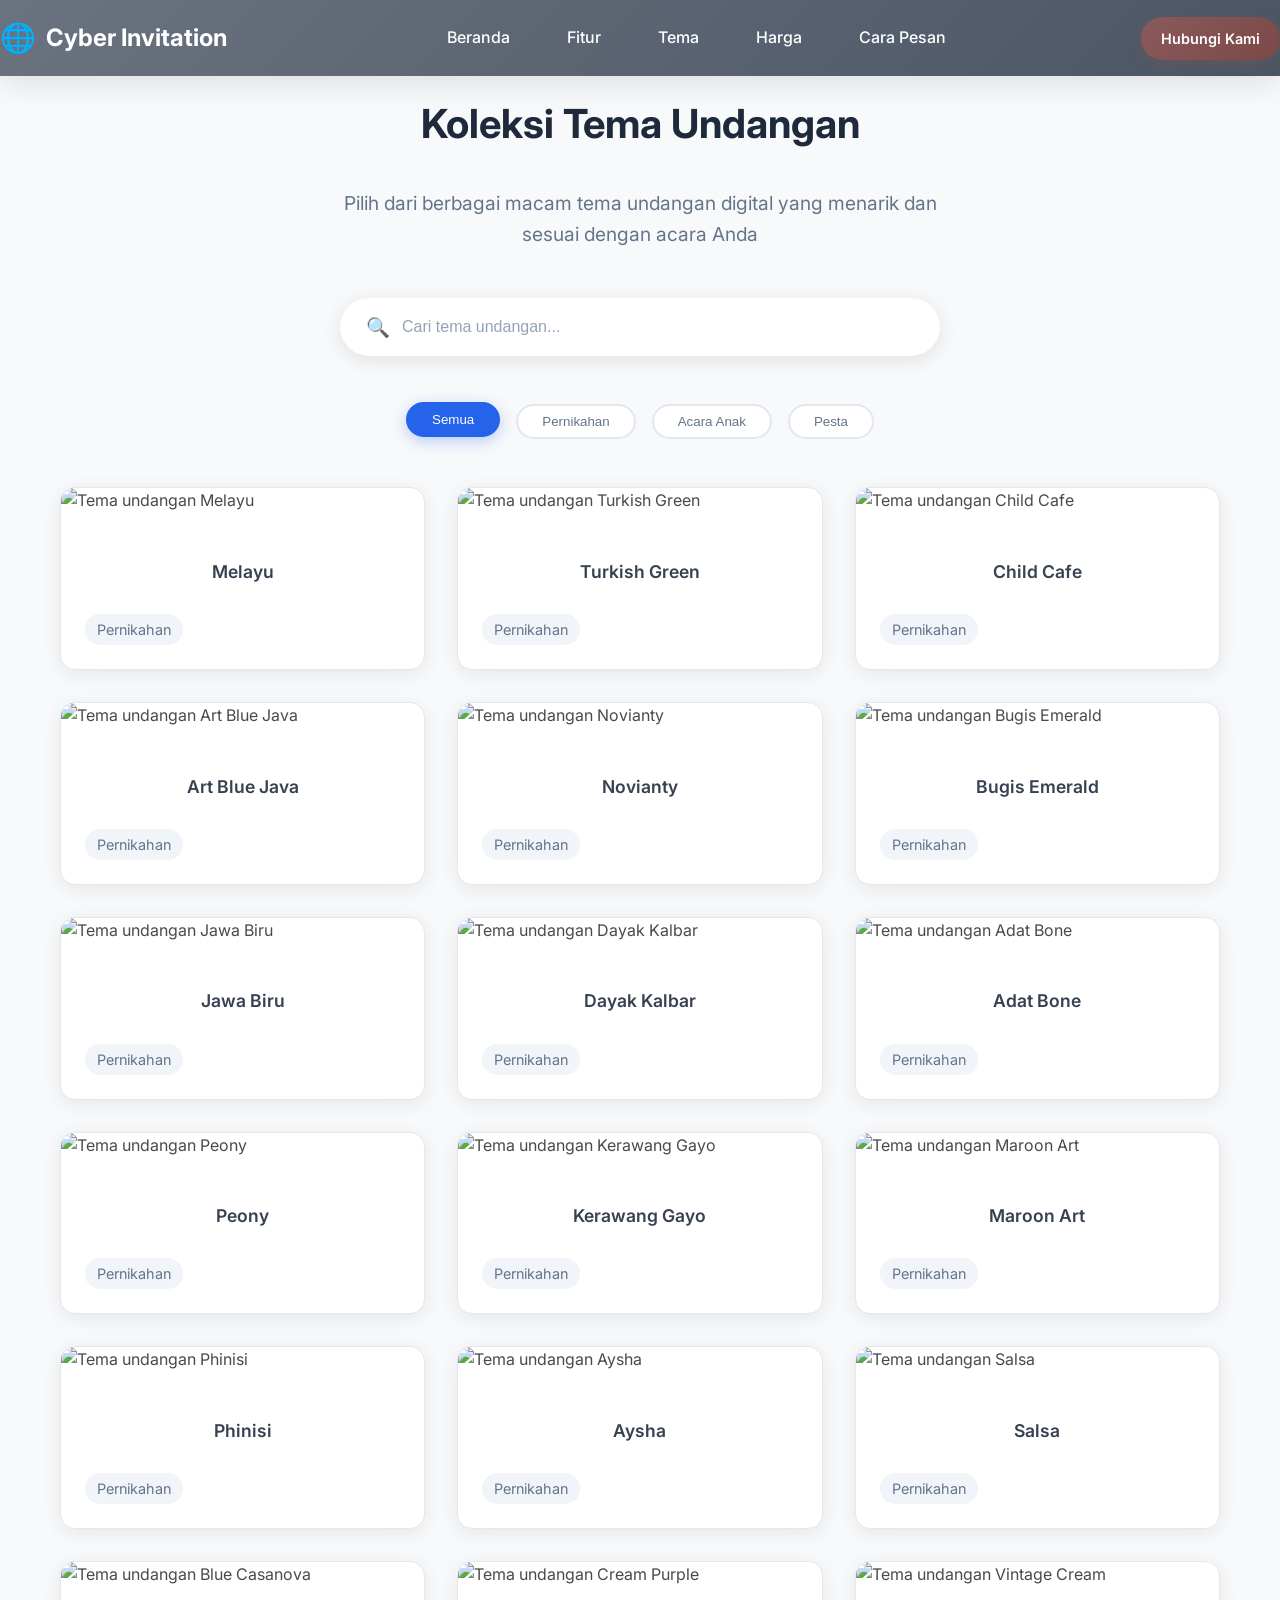
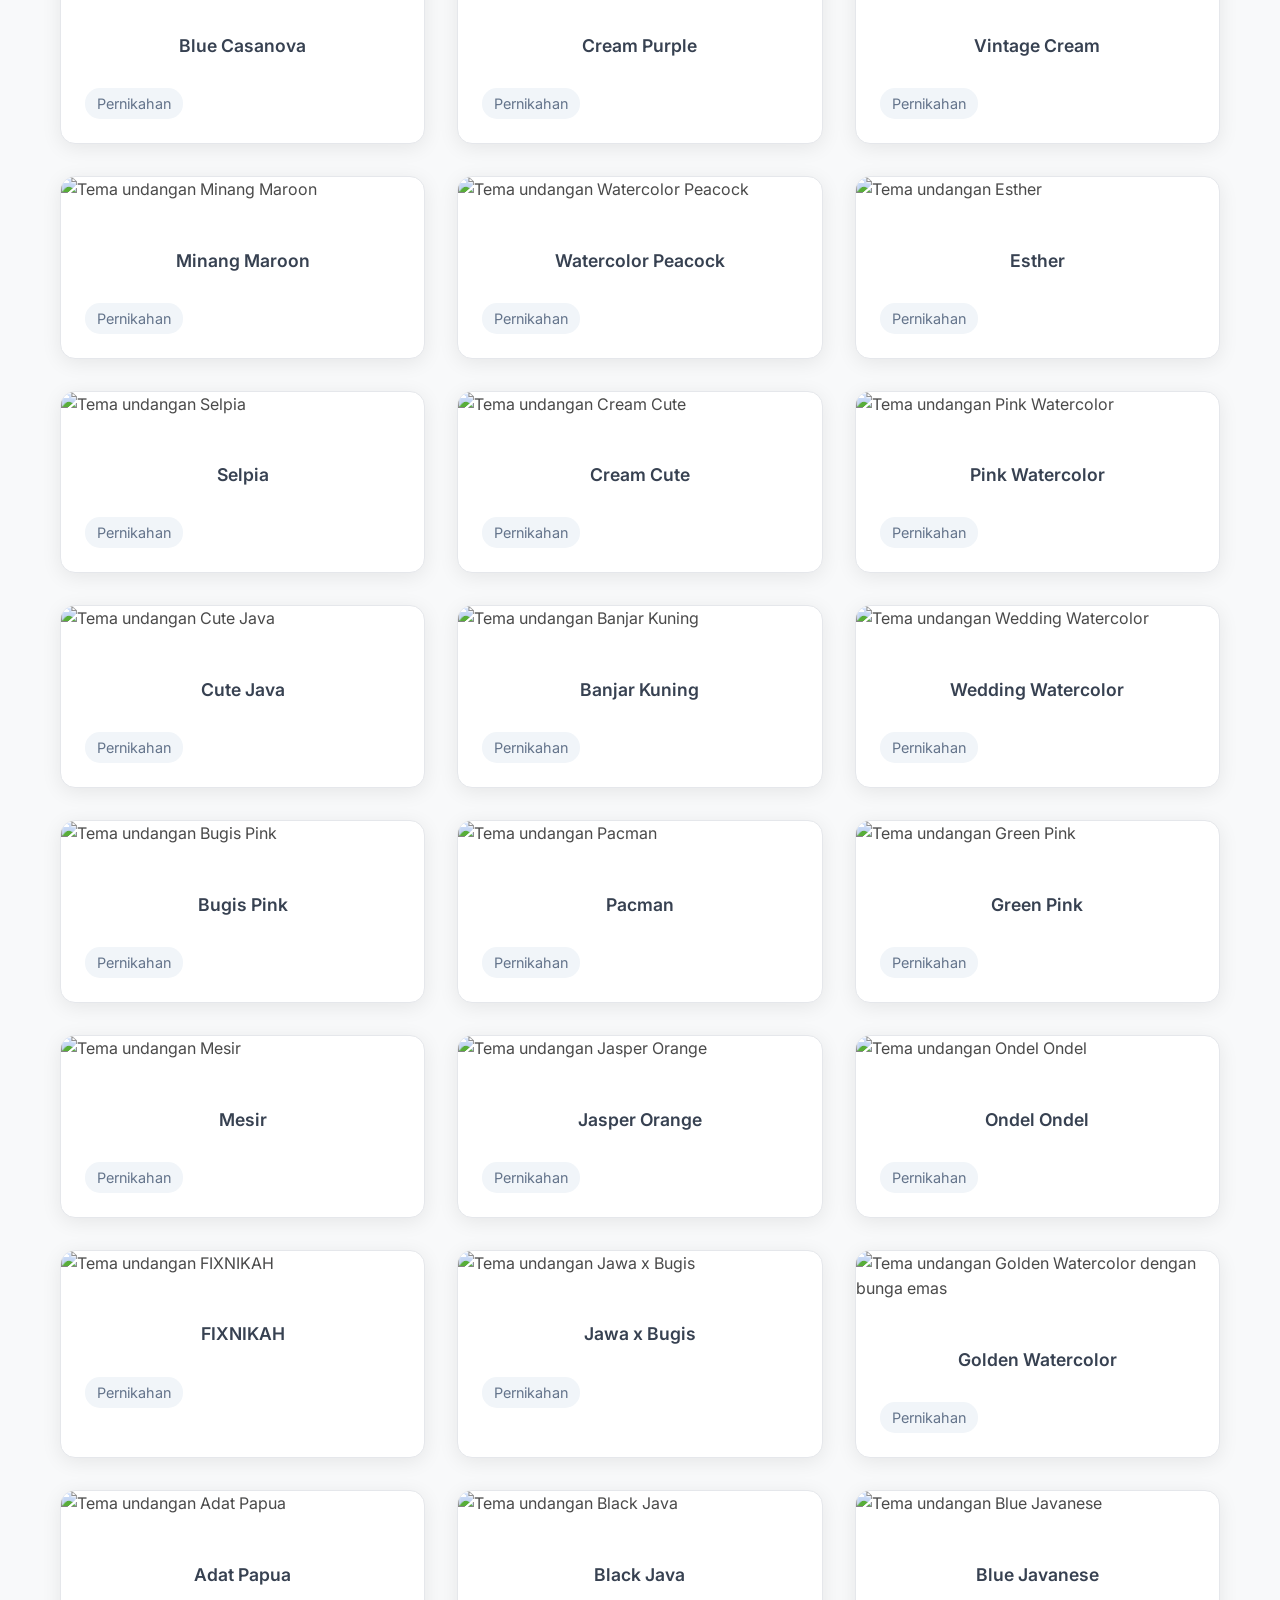
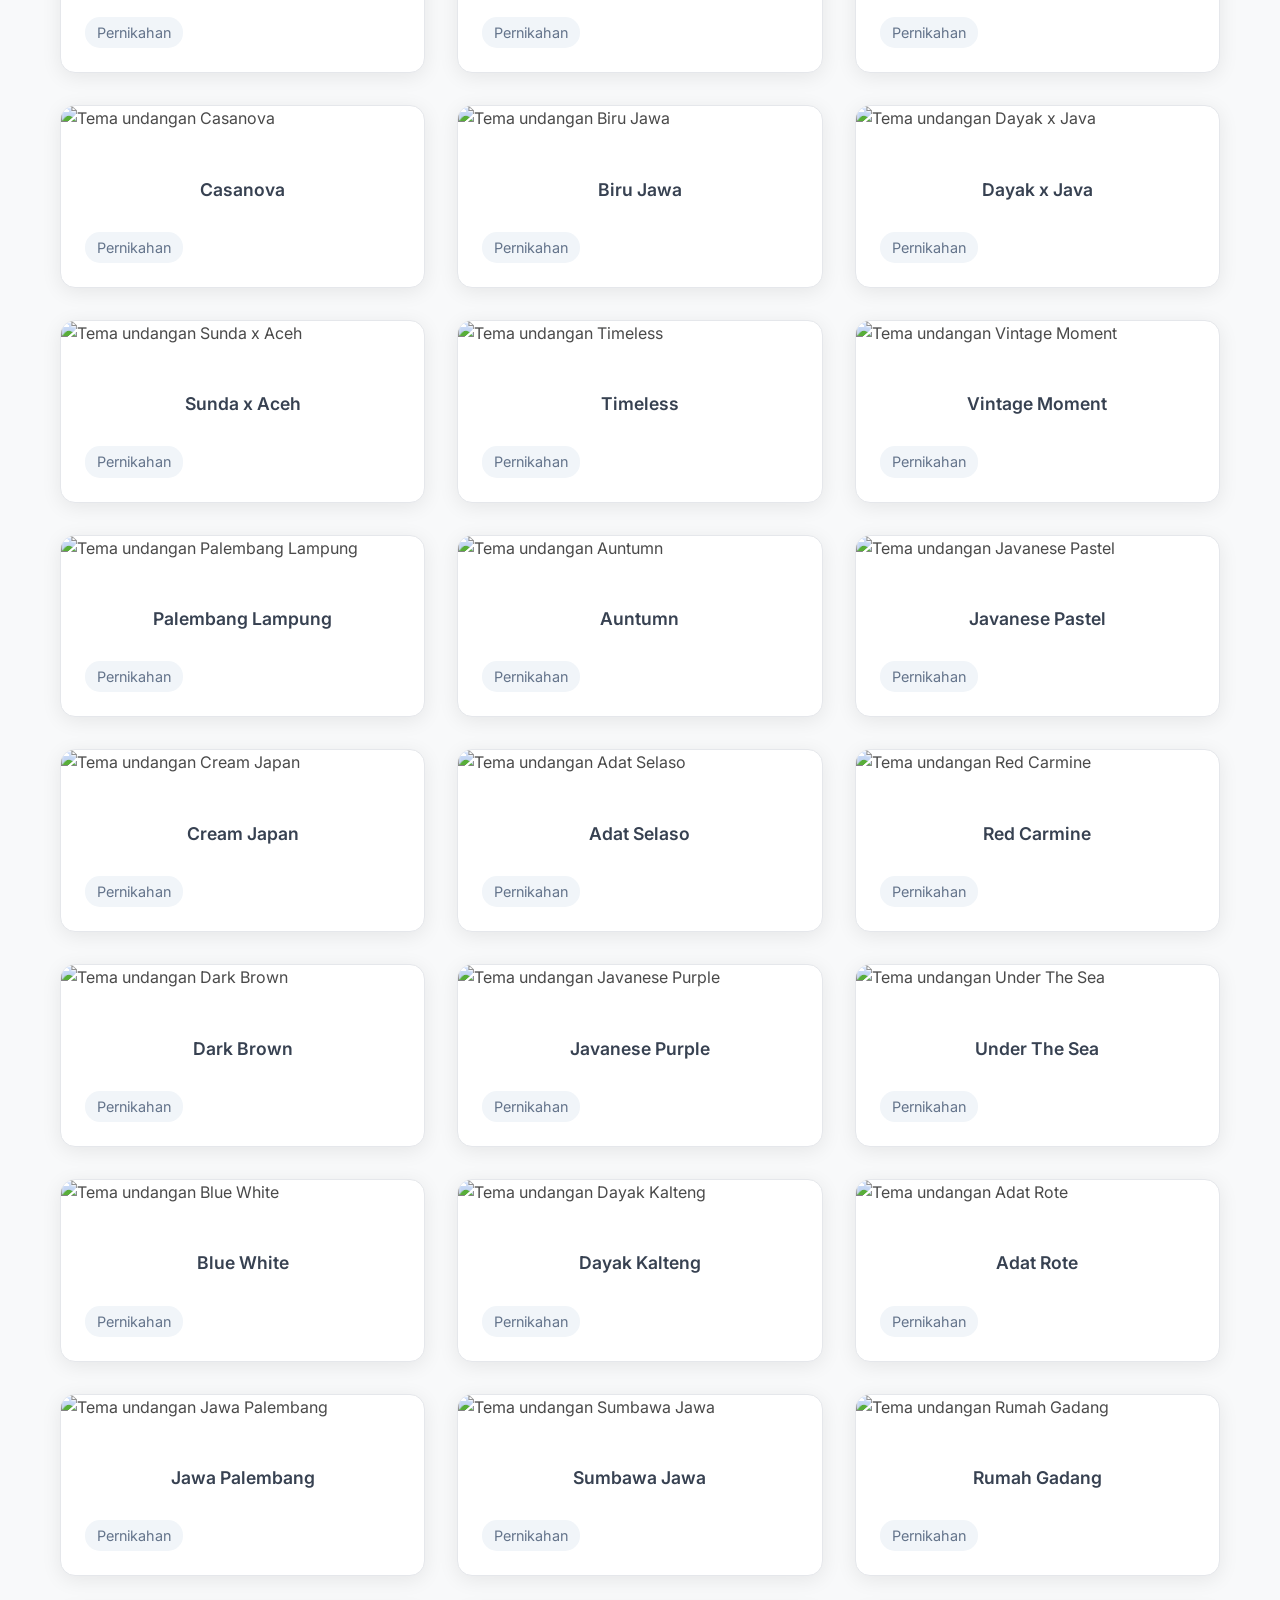
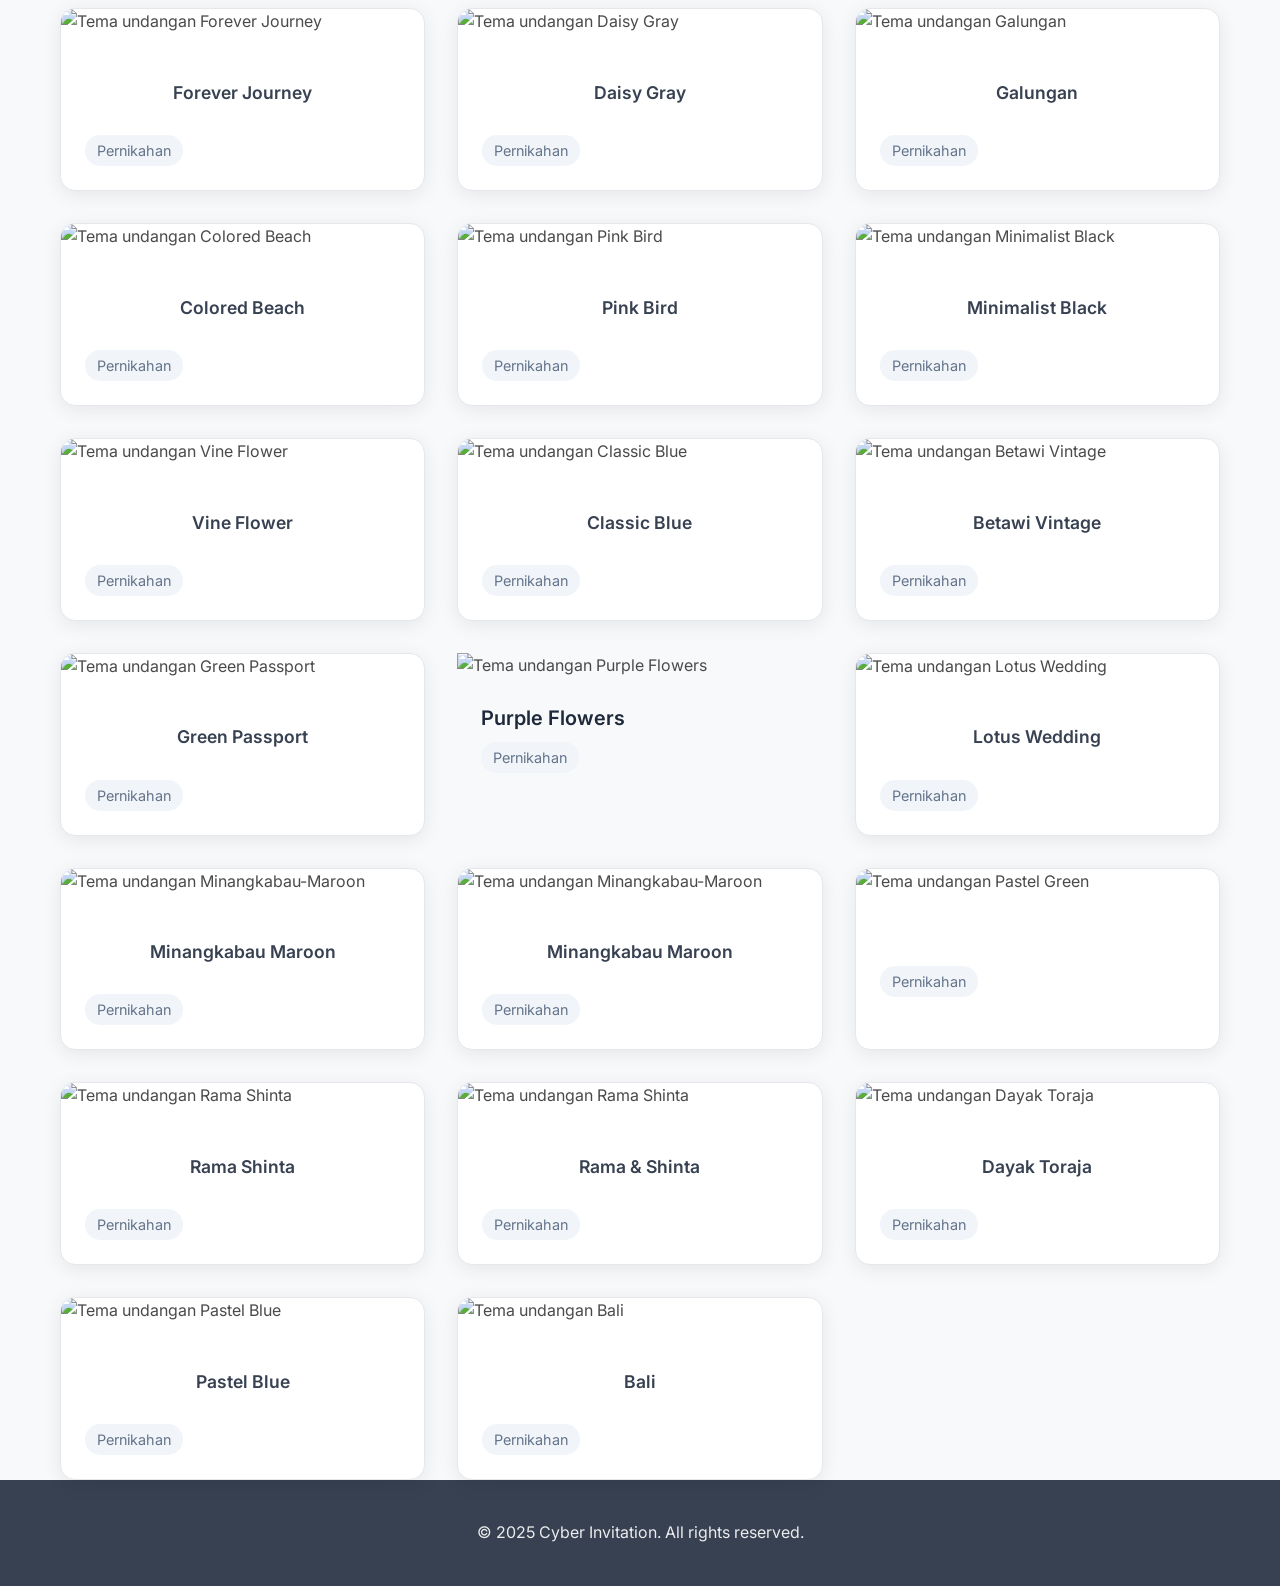
==== tema.html @ 4ded6163 "First Commit" ====
<!DOCTYPE html>
<html lang="id">
<head>
    <meta charset="UTF-8">
    <meta name="viewport" content="width=device-width, initial-scale=1.0">
    <title>Cyber Invitation - Undangan Digital Website Terbaik</title>
    <meta name="description" content="Buat undangan digital kekinian dengan harga terjangkau. Fitur lengkap: custom nama tamu, tema beragam, RSVP, amplop digital, dan banyak lagi.">
    <meta name="keywords" content="undangan digital, undangan online, wedding invitation, undangan pernikahan, cyber invitation">
    
    <!-- Open Graph / Facebook -->
    <meta property="og:type" content="website">
    <meta property="og:title" content="Cyber Invitation - Undangan Digital Website">
    <meta property="og:description" content="Miliki undangan digital kekinian dengan harga dan kualitas terbaik">
    <meta property="og:image" content="CyberInv.img.jpg">
    
    <!-- Favicon -->
    <link rel="icon" type="image/x-icon" href="favicon.ico">
    
    <!-- Preconnect for better performance -->
    <link rel="preconnect" href="https://fonts.googleapis.com">
    <link rel="preconnect" href="https://fonts.gstatic.com" crossorigin>
    <link href="https://fonts.googleapis.com/css2?family=Inter:wght@300;400;500;600;700&display=swap" rel="stylesheet">
    <link rel="stylesheet" href="styles.css">
</head>

<body>
    <!-- Navigation Bar -->
    <nav class="navbar" role="navigation" aria-label="Main navigation">
        <div class="navbar-container">
            <a href="#" class="logo" aria-label="Cyber Invitation Home">
                <span class="logo-icon">🌐</span>
                <span>Cyber Invitation</span>
            </a>
            
            <ul class="nav-links" role="menubar">
                <li role="none"><a href="index.html#home" role="menuitem">Beranda</a></li>
                <li role="none"><a href="index.html#features" role="menuitem">Fitur</a></li>
                <li role="none"><a href="tema.html" role="menuitem">Tema</a></li>
                <li role="none"><a href="index.html#pricing" role="menuitem">Harga</a></li>
                <li role="none"><a href="index.html#how-to-order" role="menuitem">Cara Pesan</a></li>
            </ul>
            
            <a href="https://api.whatsapp.com/send/?phone=%2B6287845287592&text=Halo%2C%20saya%20tertarik%20dengan%20layanan%20undangan%20digital%20Cyber%20Invitation&type=phone_number&app_absent=0" class="nav-button desktop-only" aria-label="Hubungi kami melalui WhatsApp">
                Hubungi Kami
            </a>
            
            <button class="hamburger" aria-label="Toggle navigation menu" aria-expanded="false">
                <span></span>
                <span></span>
                <span></span>
            </button>
        </div>
    </nav>
    
    <!-- Mobile Navigation -->
    <div class="overlay"></div>
    <div class="mobile-nav">
        <button class="close-btn" aria-label="Close navigation menu">×</button>
        <ul class="mobile-nav-links" role="menu">
            <li role="none"><a href="index.html#home" role="menuitem">Beranda</a></li>
            <li role="none"><a href="index.html#features" role="menuitem">Fitur</a></li>
            <li role="none"><a href="tema.html" role="menuitem">Tema</a></li>
            <li role="none"><a href="index.html#pricing" role="menuitem">Harga</a></li>
            <li role="none"><a href="index.html#how-to-order" role="menuitem">Cara Pesan</a></li>
            <li role="none">
                <a href="https://api.whatsapp.com/send/?phone=%2B6287845287592&text=Halo%2C%20saya%20tertarik%20dengan%20layanan%20undangan%20digital%20Cyber%20Invitation&type=phone_number&app_absent=0" class="nav-button" role="menuitem">
                    Hubungi Kami
                </a>
            </li>
        </ul>
    </div>

    <!-- Themes Section -->
    <section id="themes" class="themes-section">
        <div class="container">
            <div class="themes-header">
                <h2>Koleksi Tema Undangan</h2>
                <p>Pilih dari berbagai macam tema undangan digital yang menarik dan sesuai dengan acara Anda</p>
            </div>

            <!-- Search Bar -->
            <div class="search-container">
                <div class="search-wrapper">
                    <span class="search-icon">🔍</span>
                    <input type="text" class="search-input" placeholder="Cari tema undangan..." id="searchInput">
                    <button class="clear-search" id="clearSearch" aria-label="Clear search">×</button>
                </div>
            </div>

            <!-- Filter Buttons -->
            <div class="filter-buttons">
                <button class="filter-btn active" data-category="all">Semua</button>
                <button class="filter-btn" data-category="pernikahan">Pernikahan</button>
                <button class="filter-btn" data-category="acara-anak">Acara Anak</button>
                <button class="filter-btn" data-category="pesta">Pesta</button>
            </div>

            <!-- No Results Message -->
            <div class="no-results" id="noResults">
                <h3>Tidak ada tema yang ditemukan</h3>
                <p>Coba gunakan kata kunci yang berbeda atau pilih kategori lain</p>
            </div>

            <!-- Themes Grid -->
            <div class="themes-grid" id="themesGrid">
                <!-- Theme 1 -->
                <article class="theme-card" data-name="melayu" data-category="pernikahan">
                    <img src="https://kuladigital.webinvit.id/themes/melayu/melayu.webp" alt="Tema undangan Melayu" class="theme-image" width="300" height="200" loading="lazy">
                    <div class="theme-info">
                        <h3 class="theme-name">Melayu</h3>
                        <p class="theme-category">Pernikahan</p>
                    </div>
                    <div class="theme-overlay">
                        <div class="theme-overlay-content">
                            <h3>Melayu</h3>
                            <a href="https://kuladigital.webinvit.id/preview/melayu" class="view-demo-btn">Lihat Demo</a>
                        </div>
                    </div>
                </article>

                <!-- Theme 2 -->
                <article class="theme-card" data-name="turkish green" data-category="pernikahan">
                    <img src="https://kuladigital.webinvit.id/themes/turkish-green/turkish-green.webp" alt="Tema undangan Turkish Green" class="theme-image" width="300" height="200" loading="lazy">
                    <div class="theme-info">
                        <h3 class="theme-name">Turkish Green</h3>
                        <p class="theme-category">Pernikahan</p>
                    </div>
                    <div class="theme-overlay">
                        <div class="theme-overlay-content">
                            <h3>Turkish Green</h3>
                            <a href="https://kuladigital.webinvit.id/preview/turkish-green" class="view-demo-btn">Lihat Demo</a>
                        </div>
                    </div>
                </article>

                <!-- Theme 3 -->
                <article class="theme-card" data-name="child cafe" data-category="pernikahan">
                    <img src="https://kuladigital.webinvit.id/themes/child-cafe/child-cafe.webp" alt="Tema undangan Child Cafe" class="theme-image" width="300" height="200" loading="lazy">
                    <div class="theme-info">
                        <h3 class="theme-name">Child Cafe</h3>
                        <p class="theme-category">Pernikahan</p>
                    </div>
                    <div class="theme-overlay">
                        <div class="theme-overlay-content">
                            <h3>Child Cafe</h3>
                            <a href="https://kuladigital.webinvit.id/preview/child-cafe" class="view-demo-btn">Lihat Demo</a>
                        </div>
                    </div>
                </article>

                <!-- Theme 4 -->
                <article class="theme-card" data-name="art blue java" data-category="pernikahan">
                    <img src="https://kuladigital.webinvit.id/themes/art-blue-java/art-blue-java.webp" alt="Tema undangan Art Blue Java" class="theme-image" width="300" height="200" loading="lazy">
                    <div class="theme-info">
                        <h3 class="theme-name">Art Blue Java</h3>
                        <p class="theme-category">Pernikahan</p>
                    </div>
                    <div class="theme-overlay">
                        <div class="theme-overlay-content">
                            <h3>Art Blue Java</h3>
                            <a href="https://kuladigital.webinvit.id/preview/art-blue-java" class="view-demo-btn">Lihat Demo</a>
                        </div>
                    </div>
                </article>

                <!-- Theme 5 -->
                <article class="theme-card" data-name="novianty" data-category="pernikahan">
                    <img src="https://kuladigital.webinvit.id/themes/novianty/novianty.webp" alt="Tema undangan Novianty" class="theme-image" width="300" height="200" loading="lazy">
                    <div class="theme-info">
                        <h3 class="theme-name">Novianty</h3>
                        <p class="theme-category">Pernikahan</p>
                    </div>
                    <div class="theme-overlay">
                        <div class="theme-overlay-content">
                            <h3>Novianty</h3>
                            <a href="https://kuladigital.webinvit.id/preview/novianty" class="view-demo-btn">Lihat Demo</a>
                        </div>
                    </div>
                </article>

                <!-- Theme 6 -->
                <article class="theme-card" data-name="bugis emerald" data-category="pernikahan">
                    <img src="https://kuladigital.webinvit.id/themes/bugis-emerald/bugis-emerald.webp" alt="Tema undangan Bugis Emerald" class="theme-image" width="300" height="200" loading="lazy">
                    <div class="theme-info">
                        <h3 class="theme-name">Bugis Emerald</h3>
                        <p class="theme-category">Pernikahan</p>
                    </div>
                    <div class="theme-overlay">
                        <div class="theme-overlay-content">
                            <h3>Bugis Emerald</h3>
                            <a href="https://kuladigital.webinvit.id/preview/bugis-emerald" class="view-demo-btn">Lihat Demo</a>
                        </div>
                    </div>
                </article>

                <!-- Theme 7 -->
                <article class="theme-card" data-name="jawa biru" data-category="pernikahan">
                    <img src="https://kuladigital.webinvit.id/themes/jawa-biru/jawa-biru.webp" alt="Tema undangan Jawa Biru" class="theme-image" width="300" height="200" loading="lazy">
                    <div class="theme-info">
                        <h3 class="theme-name">Jawa Biru</h3>
                        <p class="theme-category">Pernikahan</p>
                    </div>
                    <div class="theme-overlay">
                        <div class="theme-overlay-content">
                            <h3>Jawa Biru</h3>
                            <a href="https://kuladigital.webinvit.id/preview/jawa-biru" class="view-demo-btn">Lihat Demo</a>
                        </div>
                    </div>
                </article>

                <!-- Theme 8 -->
                <article class="theme-card" data-name="dayak kalbar" data-category="pernikahan">
                    <img src="https://kuladigital.webinvit.id/themes/dayak-kalbar/dayak-kalbar.webp" alt="Tema undangan Dayak Kalbar" class="theme-image" width="300" height="200" loading="lazy">
                    <div class="theme-info">
                        <h3 class="theme-name">Dayak Kalbar</h3>
                        <p class="theme-category">Pernikahan</p>
                    </div>
                    <div class="theme-overlay">
                        <div class="theme-overlay-content">
                            <h3>Dayak Kalbar</h3>
                            <a href="https://kuladigital.webinvit.id/preview/dayak-kalbar" class="view-demo-btn">Lihat Demo</a>
                        </div>
                    </div>
                </article>

                <!-- Theme 9 -->
                <article class="theme-card" data-name="adat bone" data-category="pernikahan">
                    <img src="https://kuladigital.webinvit.id/themes/adat-bone/adat-bone.webp" alt="Tema undangan Adat Bone" class="theme-image" width="300" height="200" loading="lazy">
                    <div class="theme-info">
                        <h3 class="theme-name">Adat Bone</h3>
                        <p class="theme-category">Pernikahan</p>
                    </div>
                    <div class="theme-overlay">
                        <div class="theme-overlay-content">
                            <h3>Adat Bone</h3>
                            <a href="https://kuladigital.webinvit.id/preview/adat-bone" class="view-demo-btn">Lihat Demo</a>
                        </div>
                    </div>
                </article>

                <!-- Theme 10 -->
                <article class="theme-card" data-name="peony" data-category="pernikahan">
                    <img src="https://kuladigital.webinvit.id/themes/peony/peony.webp" alt="Tema undangan Peony" class="theme-image" width="300" height="200" loading="lazy">
                    <div class="theme-info">
                        <h3 class="theme-name">Peony</h3>
                        <p class="theme-category">Pernikahan</p>
                    </div>
                    <div class="theme-overlay">
                        <div class="theme-overlay-content">
                            <h3>Peony</h3>
                            <a href="https://kuladigital.webinvit.id/preview/peony" class="view-demo-btn">Lihat Demo</a>
                        </div>
                    </div>
                </article>

                <!-- Theme 11 -->
                <article class="theme-card" data-name="kerawang gayo" data-category="pernikahan">
                    <img src="https://kuladigital.webinvit.id/themes/kerawang-gayo/kerawang-gayo.webp" alt="Tema undangan Kerawang Gayo" class="theme-image" width="300" height="200" loading="lazy">
                    <div class="theme-info">
                        <h3 class="theme-name">Kerawang Gayo</h3>
                        <p class="theme-category">Pernikahan</p>
                    </div>
                    <div class="theme-overlay">
                        <div class="theme-overlay-content">
                            <h3>Kerawang Gayo</h3>
                            <a href="https://kuladigital.webinvit.id/preview/kerawang-gayo" class="view-demo-btn">Lihat Demo</a>
                        </div>
                    </div>
                </article>

                <!-- Theme 12 -->
                <article class="theme-card" data-name="maroon art" data-category="pernikahan">
                    <img src="https://kuladigital.webinvit.id/themes/maroon-art/maroon-art.webp" alt="Tema undangan Maroon Art" class="theme-image" width="300" height="200" loading="lazy">
                    <div class="theme-info">
                        <h3 class="theme-name">Maroon Art</h3>
                        <p class="theme-category">Pernikahan</p>
                    </div>
                    <div class="theme-overlay">
                        <div class="theme-overlay-content">
                            <h3>Maroon Art</h3>
                            <a href="https://kuladigital.webinvit.id/preview/maroon-art" class="view-demo-btn">Lihat Demo</a>
                        </div>
                    </div>
                </article>

                <!-- Theme 13 -->
                <article class="theme-card" data-name="phinisi" data-category="pernikahan">
                    <img src="https://kuladigital.webinvit.id/themes/phinisi/phinisi.webp" alt="Tema undangan Phinisi" class="theme-image" width="300" height="200" loading="lazy">
                    <div class="theme-info">
                        <h3 class="theme-name">Phinisi</h3>
                        <p class="theme-category">Pernikahan</p>
                    </div>
                    <div class="theme-overlay">
                        <div class="theme-overlay-content">
                            <h3>Phinisi</h3>
                            <a href="https://kuladigital.webinvit.id/preview/phinisi" class="view-demo-btn">Lihat Demo</a>
                        </div>
                    </div>
                </article>

                <!-- Theme 14 -->
                <article class="theme-card" data-name="aysha" data-category="pernikahan">
                    <img src="https://kuladigital.webinvit.id/themes/aysha/aysha.webp" alt="Tema undangan Aysha" class="theme-image" width="300" height="200" loading="lazy">
                    <div class="theme-info">
                        <h3 class="theme-name">Aysha</h3>
                        <p class="theme-category">Pernikahan</p>
                    </div>
                    <div class="theme-overlay">
                        <div class="theme-overlay-content">
                            <h3>Aysha</h3>
                            <a href="https://kuladigital.webinvit.id/preview/aysha" class="view-demo-btn">Lihat Demo</a>
                        </div>
                    </div>
                </article>

                <!-- Theme 15 -->
                <article class="theme-card" data-name="salsa" data-category="pernikahan">
                    <img src="https://kuladigital.webinvit.id/themes/salsa/salsa.webp" alt="Tema undangan Salsa" class="theme-image" width="300" height="200" loading="lazy">
                    <div class="theme-info">
                        <h3 class="theme-name">Salsa</h3>
                        <p class="theme-category">Pernikahan</p>
                    </div>
                    <div class="theme-overlay">
                        <div class="theme-overlay-content">
                            <h3>Salsa</h3>
                            <a href="https://kuladigital.webinvit.id/preview/salsa" class="view-demo-btn">Lihat Demo</a>
                        </div>
                    </div>
                </article>

                <!-- Theme 16 -->
                <article class="theme-card" data-name="blue casanova" data-category="pernikahan">
                    <img src="https://kuladigital.webinvit.id/themes/blue-casanova/blue-casanova.webp" alt="Tema undangan Blue Casanova" class="theme-image" width="300" height="200" loading="lazy">
                    <div class="theme-info">
                        <h3 class="theme-name">Blue Casanova</h3>
                        <p class="theme-category">Pernikahan</p>
                    </div>
                    <div class="theme-overlay">
                        <div class="theme-overlay-content">
                            <h3>Blue Casanova</h3>
                            <a href="https://kuladigital.webinvit.id/preview/blue-casanova" class="view-demo-btn">Lihat Demo</a>
                        </div>
                    </div>
                </article>

                <!-- Theme 17 -->
                <article class="theme-card" data-name="cream purple" data-category="pernikahan">
                    <img src="https://kuladigital.webinvit.id/themes/cream-purple/cream-purple.webp" alt="Tema undangan Cream Purple" class="theme-image" width="300" height="200" loading="lazy">
                    <div class="theme-info">
                        <h3 class="theme-name">Cream Purple</h3>
                        <p class="theme-category">Pernikahan</p>
                    </div>
                    <div class="theme-overlay">
                        <div class="theme-overlay-content">
                            <h3>Cream Purple</h3>
                            <a href="https://kuladigital.webinvit.id/preview/cream-purple" class="view-demo-btn">Lihat Demo</a>
                        </div>
                    </div>
                </article>

                <!-- Theme 18 -->
                <article class="theme-card" data-name="vintage cream" data-category="pernikahan">
                    <img src="https://kuladigital.webinvit.id/themes/vintage-cream/vintage-cream.webp" alt="Tema undangan Vintage Cream" class="theme-image" width="300" height="200" loading="lazy">
                    <div class="theme-info">
                        <h3 class="theme-name">Vintage Cream</h3>
                        <p class="theme-category">Pernikahan</p>
                    </div>
                    <div class="theme-overlay">
                        <div class="theme-overlay-content">
                            <h3>Vintage Cream</h3>
                            <a href="https://kuladigital.webinvit.id/preview/vintage-cream" class="view-demo-btn">Lihat Demo</a>
                        </div>
                    </div>
                </article>

                <!-- Theme 19 -->
                <article class="theme-card" data-name="minang maroon" data-category="pernikahan">
                    <img src="https://kuladigital.webinvit.id/themes/minang-maroon/minang-maroon.webp" alt="Tema undangan Minang Maroon" class="theme-image" width="300" height="200" loading="lazy">
                    <div class="theme-info">
                        <h3 class="theme-name">Minang Maroon</h3>
                        <p class="theme-category">Pernikahan</p>
                    </div>
                    <div class="theme-overlay">
                        <div class="theme-overlay-content">
                            <h3>Minang Maroon</h3>
                            <a href="https://kuladigital.webinvit.id/preview/minang-maroon" class="view-demo-btn">Lihat Demo</a>
                        </div>
                    </div>
                </article>

                <!-- Theme 20 -->
                <article class="theme-card" data-name="watercolor peacock" data-category="pernikahan">
                    <img src="https://kuladigital.webinvit.id/themes/watercolor-peacock/watercolor-peacock.webp" alt="Tema undangan Watercolor Peacock" class="theme-image" width="300" height="200" loading="lazy">
                    <div class="theme-info">
                        <h3 class="theme-name">Watercolor Peacock</h3>
                        <p class="theme-category">Pernikahan</p>
                    </div>
                    <div class="theme-overlay">
                        <div class="theme-overlay-content">
                            <h3>Watercolor Peacock</h3>
                            <a href="https://kuladigital.webinvit.id/preview/watercolor-peacock" class="view-demo-btn">Lihat Demo</a>
                        </div>
                    </div>
                </article>

                <!-- Theme 21 -->
                <article class="theme-card" data-name="esther" data-category="pernikahan">
                    <img src="https://kuladigital.webinvit.id/themes/esther/esther.webp" alt="Tema undangan Esther" class="theme-image" width="300" height="200" loading="lazy">
                    <div class="theme-info">
                        <h3 class="theme-name">Esther</h3>
                        <p class="theme-category">Pernikahan</p>
                    </div>
                    <div class="theme-overlay">
                        <div class="theme-overlay-content">
                            <h3>Esther</h3>
                            <a href="https://kuladigital.webinvit.id/preview/esther" class="view-demo-btn">Lihat Demo</a>
                        </div>
                    </div>
                </article>

                <!-- Theme 22 -->
                <article class="theme-card" data-name="selpia" data-category="pernikahan">
                    <img src="https://kuladigital.webinvit.id/themes/selpia/selpia.webp" alt="Tema undangan Selpia" class="theme-image" width="300" height="200" loading="lazy">
                    <div class="theme-info">
                        <h3 class="theme-name">Selpia</h3>
                        <p class="theme-category">Pernikahan</p>
                    </div>
                    <div class="theme-overlay">
                        <div class="theme-overlay-content">
                            <h3>Selpia</h3>
                            <a href="https://kuladigital.webinvit.id/preview/selpia" class="view-demo-btn">Lihat Demo</a>
                        </div>
                    </div>
                </article>

                <!-- Theme 23 -->
                <article class="theme-card" data-name="cream cute" data-category="pernikahan">
                    <img src="https://kuladigital.webinvit.id/themes/cream-cute/cream-cute.webp" alt="Tema undangan Cream Cute" class="theme-image" width="300" height="200" loading="lazy">
                    <div class="theme-info">
                        <h3 class="theme-name">Cream Cute</h3>
                        <p class="theme-category">Pernikahan</p>
                    </div>
                    <div class="theme-overlay">
                        <div class="theme-overlay-content">
                            <h3>Cream Cute</h3>
                            <a href="https://kuladigital.webinvit.id/preview/cream-cute" class="view-demo-btn">Lihat Demo</a>
                        </div>
                    </div>
                </article>

                <!-- Theme 24 -->
                <article class="theme-card" data-name="pink watercolor" data-category="pernikahan">
                    <img src="https://kuladigital.webinvit.id/themes/pink-watercolor/pink-watercolor.webp" alt="Tema undangan Pink Watercolor" class="theme-image" width="300" height="200" loading="lazy">
                    <div class="theme-info">
                        <h3 class="theme-name">Pink Watercolor</h3>
                        <p class="theme-category">Pernikahan</p>
                    </div>
                    <div class="theme-overlay">
                        <div class="theme-overlay-content">
                            <h3>Pink Watercolor</h3>
                            <a href="https://kuladigital.webinvit.id/preview/pink-watercolor" class="view-demo-btn">Lihat Demo</a>
                        </div>
                    </div>
                </article>

                <!-- Theme 25 -->
                <article class="theme-card" data-name="cute java" data-category="pernikahan">
                    <img src="https://kuladigital.webinvit.id/themes/cute-java/cute-java.webp" alt="Tema undangan Cute Java" class="theme-image" width="300" height="200" loading="lazy">
                    <div class="theme-info">
                        <h3 class="theme-name">Cute Java</h3>
                        <p class="theme-category">Pernikahan</p>
                    </div>
                    <div class="theme-overlay">
                        <div class="theme-overlay-content">
                            <h3>Cute Java</h3>
                            <a href="https://kuladigital.webinvit.id/preview/cute-java" class="view-demo-btn">Lihat Demo</a>
                        </div>
                    </div>
                </article>

                <!-- Theme 26 -->
                <article class="theme-card" data-name="banjar kuning" data-category="pernikahan">
                    <img src="https://kuladigital.webinvit.id/themes/banjar-kuning/banjar-kuning.webp" alt="Tema undangan Banjar Kuning" class="theme-image" width="300" height="200" loading="lazy">
                    <div class="theme-info">
                        <h3 class="theme-name">Banjar Kuning</h3>
                        <p class="theme-category">Pernikahan</p>
                    </div>
                    <div class="theme-overlay">
                        <div class="theme-overlay-content">
                            <h3>Banjar Kuning</h3>
                            <a href="https://kuladigital.webinvit.id/preview/banjar-kuning" class="view-demo-btn">Lihat Demo</a>
                        </div>
                    </div>
                </article>

                <!-- Theme 27 -->
                <article class="theme-card" data-name="wedding watercolor" data-category="pernikahan">
                    <img src="https://kuladigital.webinvit.id/themes/wedding-watercolor/wedding-watercolor.webp" alt="Tema undangan Wedding Watercolor" class="theme-image" width="300" height="200" loading="lazy">
                    <div class="theme-info">
                        <h3 class="theme-name">Wedding Watercolor</h3>
                        <p class="theme-category">Pernikahan</p>
                    </div>
                    <div class="theme-overlay">
                        <div class="theme-overlay-content">
                            <h3>Wedding Watercolor</h3>
                            <a href="https://kuladigital.webinvit.id/preview/wedding-watercolor" class="view-demo-btn">Lihat Demo</a>
                        </div>
                    </div>
                </article>

                <!-- Theme 28 -->
                <article class="theme-card" data-name="bugis pink" data-category="pernikahan">
                    <img src="https://kuladigital.webinvit.id/themes/bugis-pink/bugis-pink.webp" alt="Tema undangan Bugis Pink" class="theme-image" width="300" height="200" loading="lazy">
                    <div class="theme-info">
                        <h3 class="theme-name">Bugis Pink</h3>
                        <p class="theme-category">Pernikahan</p>
                    </div>
                    <div class="theme-overlay">
                        <div class="theme-overlay-content">
                            <h3>Bugis Pink</h3>
                            <a href="https://kuladigital.webinvit.id/preview/bugis-pink" class="view-demo-btn">Lihat Demo</a>
                        </div>
                    </div>
                </article>

                <!-- Theme 29 -->
                <article class="theme-card" data-name="pacman" data-category="pernikahan">
                    <img src="https://kuladigital.webinvit.id/themes/pacman/pacman.webp" alt="Tema undangan Pacman" class="theme-image" width="300" height="200" loading="lazy">
                    <div class="theme-info">
                        <h3 class="theme-name">Pacman</h3>
                        <p class="theme-category">Pernikahan</p>
                    </div>
                    <div class="theme-overlay">
                        <div class="theme-overlay-content">
                            <h3>Pacman</h3>
                            <a href="https://kuladigital.webinvit.id/preview/pacman" class="view-demo-btn">Lihat Demo</a>
                        </div>
                    </div>
                </article>

                <!-- Theme 30 -->
                <article class="theme-card" data-name="green pink" data-category="pernikahan">
                    <img src="https://kuladigital.webinvit.id/themes/green-pink/green-pink.webp" alt="Tema undangan Green Pink" class="theme-image" width="300" height="200" loading="lazy">
                    <div class="theme-info">
                        <h3 class="theme-name">Green Pink</h3>
                        <p class="theme-category">Pernikahan</p>
                    </div>
                    <div class="theme-overlay">
                        <div class="theme-overlay-content">
                            <h3>Green Pink</h3>
                            <a href="https://kuladigital.webinvit.id/preview/green-pink" class="view-demo-btn">Lihat Demo</a>
                        </div>
                    </div>
                </article>

                <!-- Theme 31 -->
                <article class="theme-card" data-name="mesir" data-category="pernikahan">
                    <img src="https://kuladigital.webinvit.id/themes/mesir/mesir.webp" alt="Tema undangan Mesir" class="theme-image" width="300" height="200" loading="lazy">
                    <div class="theme-info">
                        <h3 class="theme-name">Mesir</h3>
                        <p class="theme-category">Pernikahan</p>
                    </div>
                    <div class="theme-overlay">
                        <div class="theme-overlay-content">
                            <h3>Mesir</h3>
                            <a href="https://kuladigital.webinvit.id/preview/mesir" class="view-demo-btn">Lihat Demo</a>
                        </div>
                    </div>
                </article>

                <!-- Theme 32 -->
                <article class="theme-card" data-name="jasper orange" data-category="pernikahan">
                    <img src="https://kuladigital.webinvit.id/themes/jasper-orange/jasper-orange.webp" alt="Tema undangan Jasper Orange" class="theme-image" width="300" height="200" loading="lazy">
                    <div class="theme-info">
                        <h3 class="theme-name">Jasper Orange</h3>
                        <p class="theme-category">Pernikahan</p>
                    </div>
                    <div class="theme-overlay">
                        <div class="theme-overlay-content">
                            <h3>Jasper Orange</h3>
                            <a href="https://kuladigital.webinvit.id/preview/jasper-orange" class="view-demo-btn">Lihat Demo</a>
                        </div>
                    </div>
                </article>

                <!-- Theme 33 -->
                <article class="theme-card" data-name="ondel ondel" data-category="pernikahan">
                    <img src="https://kuladigital.webinvit.id/themes/ondel-ondel/ondel-ondel.webp" alt="Tema undangan Ondel Ondel" class="theme-image" width="300" height="200" loading="lazy">
                    <div class="theme-info">
                        <h3 class="theme-name">Ondel Ondel</h3>
                        <p class="theme-category">Pernikahan</p>
                    </div>
                    <div class="theme-overlay">
                        <div class="theme-overlay-content">
                            <h3>Ondel Ondel</h3>
                            <a href="https://kuladigital.webinvit.id/preview/ondel-ondel" class="view-demo-btn">Lihat Demo</a>
                        </div>
                    </div>
                </article>

                <!-- Theme 34 -->
                <article class="theme-card" data-name="fixnikah" data-category="pernikahan">
                    <img src="https://kuladigital.webinvit.id/themes/nikahfix/nikahfix.webp" alt="Tema undangan FIXNIKAH" class="theme-image" width="300" height="200" loading="lazy">
                    <div class="theme-info">
                        <h3 class="theme-name">FIXNIKAH</h3>
                        <p class="theme-category">Pernikahan</p>
                    </div>
                    <div class="theme-overlay">
                        <div class="theme-overlay-content">
                            <h3>FIXNIKAH</h3>
                            <a href="https://kuladigital.webinvit.id/preview/nikahfix" class="view-demo-btn">Lihat Demo</a>
                        </div>
                    </div>
                </article>

                <!-- Theme 35 -->
                <article class="theme-card" data-name="jawa x bugis" data-category="pernikahan">
                    <img src="https://kuladigital.webinvit.id/themes/jawa-bugis/jawa-bugis.webp" alt="Tema undangan Jawa x Bugis" class="theme-image" width="300" height="200" loading="lazy">
                    <div class="theme-info">
                        <h3 class="theme-name">Jawa x Bugis</h3>
                        <p class="theme-category">Pernikahan</p>
                    </div>
                    <div class="theme-overlay">
                        <div class="theme-overlay-content">
                            <h3>Jawa x Bugis</h3>
                            <a href="https://kuladigital.webinvit.id/preview/jawa-bugis" class="view-demo-btn">Lihat Demo</a>
                        </div>
                    </div>
                </article>

                <!-- Theme 36 -->
                <article class="theme-card" data-name="golden watercolor" data-category="pernikahan">
                    <img src="https://kuladigital.webinvit.id/themes/golden-watercolor/golden-watercolor.webp" alt="Tema undangan Golden Watercolor dengan bunga emas" class="theme-image" width="300" height="200" loading="lazy">
                    <div class="theme-info">
                        <h3 class="theme-name">Golden Watercolor</h3>
                        <p class="theme-category">Pernikahan</p>
                    </div>
                    <div class="theme-overlay">
                        <div class="theme-overlay-content">
                            <h3>Golden Watercolor</h3>
                            <a href="https://kuladigital.webinvit.id/preview/golden-watercolor" class="view-demo-btn">Lihat Demo</a>
                        </div>
                    </div>
                </article>

                <!-- Theme 37 -->
                <article class="theme-card" data-name="adat papua" data-category="pernikahan">
                    <img src="https://kuladigital.webinvit.id/themes/adat-papua/adat-papua.webp" alt="Tema undangan Adat Papua" class="theme-image" width="300" height="200" loading="lazy">
                    <div class="theme-info">
                        <h3 class="theme-name">Adat Papua</h3>
                        <p class="theme-category">Pernikahan</p>
                    </div>
                    <div class="theme-overlay">
                        <div class="theme-overlay-content">
                            <h3>Adat Papua</h3>
                            <a href="https://kuladigital.webinvit.id/preview/adat-papua" class="view-demo-btn">Lihat Demo</a>
                        </div>
                    </div>
                </article>

                <!-- Theme 38 -->
                <article class="theme-card" data-name="black java" data-category="pernikahan">
                    <img src="https://kuladigital.webinvit.id/themes/black-java/black-java.webp" alt="Tema undangan Black Java" class="theme-image" width="300" height="200" loading="lazy">
                    <div class="theme-info">
                        <h3 class="theme-name">Black Java</h3>
                        <p class="theme-category">Pernikahan</p>
                    </div>
                    <div class="theme-overlay">
                        <div class="theme-overlay-content">
                            <h3>Black Java</h3>
                            <a href="https://kuladigital.webinvit.id/preview/black-java" class="view-demo-btn">Lihat Demo</a>
                        </div>
                    </div>
                </article>

                <!-- Theme 39 -->
                <article class="theme-card" data-name="blue javanese" data-category="pernikahan">
                    <img src="https://kuladigital.webinvit.id/themes/blue-javanese/blue-javanese.webp" alt="Tema undangan Blue Javanese" class="theme-image" width="300" height="200" loading="lazy">
                    <div class="theme-info">
                        <h3 class="theme-name">Blue Javanese</h3>
                        <p class="theme-category">Pernikahan</p>
                    </div>
                    <div class="theme-overlay">
                        <div class="theme-overlay-content">
                            <h3>Blue Javanese</h3>
                            <a href="https://kuladigital.webinvit.id/preview/blue-javanese" class="view-demo-btn">Lihat Demo</a>
                        </div>
                    </div>
                </article>

                <!-- Theme 40 -->
                <article class="theme-card" data-name="casanova" data-category="pernikahan">
                    <img src="https://kuladigital.webinvit.id/themes/casanova/casanova.webp" alt="Tema undangan Casanova" class="theme-image" width="300" height="200" loading="lazy">
                    <div class="theme-info">
                        <h3 class="theme-name">Casanova</h3>
                        <p class="theme-category">Pernikahan</p>
                    </div>
                    <div class="theme-overlay">
                        <div class="theme-overlay-content">
                            <h3>Casanova</h3>
                            <a href="https://kuladigital.webinvit.id/preview/casanova" class="view-demo-btn">Lihat Demo</a>
                        </div>
                    </div>
                </article>

                <!-- Theme 41 -->
                <article class="theme-card" data-name="biru jawa" data-category="pernikahan">
                    <img src="https://kuladigital.webinvit.id/themes/biru-jawa/biru-jawa.webp" alt="Tema undangan Biru Jawa" class="theme-image" width="300" height="200" loading="lazy">
                    <div class="theme-info">
                        <h3 class="theme-name">Biru Jawa</h3>
                        <p class="theme-category">Pernikahan</p>
                    </div>
                    <div class="theme-overlay">
                        <div class="theme-overlay-content">
                            <h3>Biru Jawa</h3>
                            <a href="https://kuladigital.webinvit.id/preview/biru-jawa" class="view-demo-btn">Lihat Demo</a>
                        </div>
                    </div>
                </article>

                <!-- Theme 42 -->
                <article class="theme-card" data-name="dayak x java" data-category="pernikahan">
                    <img src="https://kuladigital.webinvit.id/themes/dayak-java/dayak-java.webp" alt="Tema undangan Dayak x Java" class="theme-image" width="300" height="200" loading="lazy">
                    <div class="theme-info">
                        <h3 class="theme-name">Dayak x Java</h3>
                        <p class="theme-category">Pernikahan</p>
                    </div>
                    <div class="theme-overlay">
                        <div class="theme-overlay-content">
                            <h3>Dayak x Java</h3>
                            <a href="https://kuladigital.webinvit.id/preview/dayak-java" class="view-demo-btn">Lihat Demo</a>
                        </div>
                    </div>
                </article>

                <!-- Theme 43 -->
                <article class="theme-card" data-name="sunda x aceh" data-category="pernikahan">
                    <img src="https://kuladigital.webinvit.id/themes/sunda-aceh/sunda-aceh.webp" alt="Tema undangan Sunda x Aceh" class="theme-image" width="300" height="200" loading="lazy">
                    <div class="theme-info">
                        <h3 class="theme-name">Sunda x Aceh</h3>
                        <p class="theme-category">Pernikahan</p>
                    </div>
                    <div class="theme-overlay">
                        <div class="theme-overlay-content">
                            <h3>Sunda x Aceh</h3>
                            <a href="https://kuladigital.webinvit.id/preview/sunda-aceh" class="view-demo-btn">Lihat Demo</a>
                        </div>
                    </div>
                </article>

                <!-- Theme 44 -->
                <article class="theme-card" data-name="timeless" data-category="pernikahan">
                    <img src="https://kuladigital.webinvit.id/themes/timeless/timeless.webp" alt="Tema undangan Timeless" class="theme-image" width="300" height="200" loading="lazy">
                    <div class="theme-info">
                        <h3 class="theme-name">Timeless</h3>
                        <p class="theme-category">Pernikahan</p>
                    </div>
                    <div class="theme-overlay">
                        <div class="theme-overlay-content">
                            <h3>Timeless</h3>
                            <a href="https://kuladigital.webinvit.id/preview/timeless" class="view-demo-btn">Lihat Demo</a>
                        </div>
                    </div>
                </article>

                <!-- Theme 45 -->
                <article class="theme-card" data-name="vintage moment" data-category="pernikahan">
                    <img src="https://kuladigital.webinvit.id/themes/vintage-moment/vintage-moment.webp" alt="Tema undangan Vintage Moment" class="theme-image" width="300" height="200" loading="lazy">
                    <div class="theme-info">
                        <h3 class="theme-name">Vintage Moment</h3>
                        <p class="theme-category">Pernikahan</p>
                    </div>
                    <div class="theme-overlay">
                        <div class="theme-overlay-content">
                            <h3>Vintage Moment</h3>
                            <a href="https://kuladigital.webinvit.id/preview/vintage-moment" class="view-demo-btn">Lihat Demo</a>
                        </div>
                    </div>
                </article>

                <!-- Theme 46 -->
                <article class="theme-card" data-name="palembang lampung" data-category="pernikahan">
                    <img src="https://kuladigital.webinvit.id/themes/palembang-lampung/palembang-lampung.webp" alt="Tema undangan Palembang Lampung" class="theme-image" width="300" height="200" loading="lazy">
                    <div class="theme-info">
                        <h3 class="theme-name">Palembang Lampung</h3>
                        <p class="theme-category">Pernikahan</p>
                    </div>
                    <div class="theme-overlay">
                        <div class="theme-overlay-content">
                            <h3>Palembang Lampung</h3>
                            <a href="https://kuladigital.webinvit.id/preview/palembang-lampung" class="view-demo-btn">Lihat Demo</a>
                        </div>
                    </div>
                </article>

                <!-- Theme 47 -->
                <article class="theme-card" data-name="auntumn" data-category="pernikahan">
                    <img src="https://kuladigital.webinvit.id/themes/auntumn/auntumn.webp" alt="Tema undangan Auntumn" class="theme-image" width="300" height="200" loading="lazy">
                    <div class="theme-info">
                        <h3 class="theme-name">Auntumn</h3>
                        <p class="theme-category">Pernikahan</p>
                    </div>
                    <div class="theme-overlay">
                        <div class="theme-overlay-content">
                            <h3>Auntumn</h3>
                            <a href="https://kuladigital.webinvit.id/preview/auntumn" class="view-demo-btn">Lihat Demo</a>
                        </div>
                    </div>
                </article>

                <!-- Theme 48 -->
                <article class="theme-card" data-name="javanese pastel" data-category="pernikahan">
                    <img src="https://kuladigital.webinvit.id/themes/javanese-pastel/javanese-pastel.webp" alt="Tema undangan Javanese Pastel" class="theme-image" width="300" height="200" loading="lazy">
                    <div class="theme-info">
                        <h3 class="theme-name">Javanese Pastel</h3>
                        <p class="theme-category">Pernikahan</p>
                    </div>
                    <div class="theme-overlay">
                        <div class="theme-overlay-content">
                            <h3>Javanese Pastel</h3>
                            <a href="https://kuladigital.webinvit.id/preview/javanese-pastel" class="view-demo-btn">Lihat Demo</a>
                        </div>
                    </div>
                </article>

                <!-- Theme 49 -->
                <article class="theme-card" data-name="cream japan" data-category="pernikahan">
                    <img src="https://kuladigital.webinvit.id/themes/cream-japan/cream-japan.webp" alt="Tema undangan Cream Japan" class="theme-image" width="300" height="200" loading="lazy">
                    <div class="theme-info">
                        <h3 class="theme-name">Cream Japan</h3>
                        <p class="theme-category">Pernikahan</p>
                    </div>
                    <div class="theme-overlay">
                        <div class="theme-overlay-content">
                            <h3>Cream Japan</h3>
                            <a href="https://kuladigital.webinvit.id/preview/cream-japan" class="view-demo-btn">Lihat Demo</a>
                        </div>
                    </div>
                </article>

                <!-- Theme 50 -->
                <article class="theme-card" data-name="adat selaso" data-category="pernikahan">
                    <img src="https://kuladigital.webinvit.id/themes/adat-selaso/adat-selaso.webp" alt="Tema undangan Adat Selaso" class="theme-image" width="300" height="200" loading="lazy">
                    <div class="theme-info">
                        <h3 class="theme-name">Adat Selaso</h3>
                        <p class="theme-category">Pernikahan</p>
                    </div>
                    <div class="theme-overlay">
                        <div class="theme-overlay-content">
                            <h3>Adat Selaso</h3>
                            <a href="https://kuladigital.webinvit.id/preview/adat-selaso" class="view-demo-btn">Lihat Demo</a>
                        </div>
                    </div>
                </article>

                <!-- Theme 51 -->
                <article class="theme-card" data-name="red carmine" data-category="pernikahan">
                    <img src="https://kuladigital.webinvit.id/themes/red-carmine/red-carmine.webp" alt="Tema undangan Red Carmine" class="theme-image" width="300" height="200" loading="lazy">
                    <div class="theme-info">
                        <h3 class="theme-name">Red Carmine</h3>
                        <p class="theme-category">Pernikahan</p>
                    </div>
                    <div class="theme-overlay">
                        <div class="theme-overlay-content">
                            <h3>Red Carmine</h3>
                            <a href="https://kuladigital.webinvit.id/preview/red-carmine" class="view-demo-btn">Lihat Demo</a>
                        </div>
                    </div>
                </article>

                <!-- Theme 52 -->
                <article class="theme-card" data-name="dark brown" data-category="pernikahan">
                    <img src="https://kuladigital.webinvit.id/themes/dark-brown/dark-brown.webp" alt="Tema undangan Dark Brown" class="theme-image" width="300" height="200" loading="lazy">
                    <div class="theme-info">
                        <h3 class="theme-name">Dark Brown</h3>
                        <p class="theme-category">Pernikahan</p>
                    </div>
                    <div class="theme-overlay">
                        <div class="theme-overlay-content">
                            <h3>Dark Brown</h3>
                            <a href="https://kuladigital.webinvit.id/preview/dark-brown" class="view-demo-btn">Lihat Demo</a>
                        </div>
                    </div>
                </article>

                <!-- Theme 53 -->
                <article class="theme-card" data-name="javanese purple" data-category="pernikahan">
                    <img src="https://kuladigital.webinvit.id/themes/javanese-purple/javanese-purple.webp" alt="Tema undangan Javanese Purple" class="theme-image" width="300" height="200" loading="lazy">
                    <div class="theme-info">
                        <h3 class="theme-name">Javanese Purple</h3>
                        <p class="theme-category">Pernikahan</p>
                    </div>
                    <div class="theme-overlay">
                        <div class="theme-overlay-content">
                            <h3>Javanese Purple</h3>
                            <a href="https://kuladigital.webinvit.id/preview/javanese-purple" class="view-demo-btn">Lihat Demo</a>
                        </div>
                    </div>
                </article>

                <!-- Theme 54 -->
                <article class="theme-card" data-name="under the sea" data-category="pernikahan">
                    <img src="https://kuladigital.webinvit.id/themes/under-the-sea/under-the-sea.webp" alt="Tema undangan Under The Sea" class="theme-image" width="300" height="200" loading="lazy">
                    <div class="theme-info">
                        <h3 class="theme-name">Under The Sea</h3>
                        <p class="theme-category">Pernikahan</p>
                    </div>
                    <div class="theme-overlay">
                        <div class="theme-overlay-content">
                            <h3>Under The Sea</h3>
                            <a href="https://kuladigital.webinvit.id/preview/under-the-sea" class="view-demo-btn">Lihat Demo</a>
                        </div>
                    </div>
                </article>

                <!-- Theme 55 -->
                <article class="theme-card" data-name="blue white" data-category="pernikahan">
                    <img src="https://kuladigital.webinvit.id/themes/blue-white/blue-white.webp" alt="Tema undangan Blue White" class="theme-image" width="300" height="200" loading="lazy">
                    <div class="theme-info">
                        <h3 class="theme-name">Blue White</h3>
                        <p class="theme-category">Pernikahan</p>
                    </div>
                    <div class="theme-overlay">
                        <div class="theme-overlay-content">
                            <h3>Blue White</h3>
                            <a href="https://kuladigital.webinvit.id/preview/blue-white" class="view-demo-btn">Lihat Demo</a>
                        </div>
                    </div>
                </article>

                <!-- Theme 56 -->
                <article class="theme-card" data-name="dayak kalteng" data-category="pernikahan">
                    <img src="https://kuladigital.webinvit.id/themes/dayak-kalteng/dayak-kalteng.webp" alt="Tema undangan Dayak Kalteng" class="theme-image" width="300" height="200" loading="lazy">
                    <div class="theme-info">
                        <h3 class="theme-name">Dayak Kalteng</h3>
                        <p class="theme-category">Pernikahan</p>
                    </div>
                    <div class="theme-overlay">
                        <div class="theme-overlay-content">
                            <h3>Dayak Kalteng</h3>
                            <a href="https://kuladigital.webinvit.id/preview/dayak-kalteng" class="view-demo-btn">Lihat Demo</a>
                        </div>
                    </div>
                </article>

                <!-- Theme 57 -->
                <article class="theme-card" data-name="adat rote" data-category="pernikahan">
                    <img src="https://kuladigital.webinvit.id/themes/adat-rote/adat-rote.webp" alt="Tema undangan Adat Rote" class="theme-image" width="300" height="200" loading="lazy">
                    <div class="theme-info">
                        <h3 class="theme-name">Adat Rote</h3>
                        <p class="theme-category">Pernikahan</p>
                    </div>
                    <div class="theme-overlay">
                        <div class="theme-overlay-content">
                            <h3>Adat Rote</h3>
                            <a href="https://kuladigital.webinvit.id/preview/adat-rote" class="view-demo-btn">Lihat Demo</a>
                        </div>
                    </div>
                </article>

                <!-- Theme 58 -->
                <article class="theme-card" data-name="jawa palembang" data-category="pernikahan">
                    <img src="https://kuladigital.webinvit.id/themes/jawa-palembang/jawa-palembang.webp" alt="Tema undangan Jawa Palembang" class="theme-image" width="300" height="200" loading="lazy">
                    <div class="theme-info">
                        <h3 class="theme-name">Jawa Palembang</h3>
                        <p class="theme-category">Pernikahan</p>
                    </div>
                    <div class="theme-overlay">
                        <div class="theme-overlay-content">
                            <h3>Jawa Palembang</h3>
                            <a href="https://kuladigital.webinvit.id/preview/jawa-palembang" class="view-demo-btn">Lihat Demo</a>
                        </div>
                    </div>
                </article>

                <!-- Theme 59 -->
                <article class="theme-card" data-name="sumbawa jawa" data-category="pernikahan">
                    <img src="https://kuladigital.webinvit.id/themes/sumbawa-jawa/sumbawa-jawa.webp" alt="Tema undangan Sumbawa Jawa" class="theme-image" width="300" height="200" loading="lazy">
                    <div class="theme-info">
                        <h3 class="theme-name">Sumbawa Jawa</h3>
                        <p class="theme-category">Pernikahan</p>
                    </div>
                    <div class="theme-overlay">
                        <div class="theme-overlay-content">
                            <h3>Sumbawa Jawa</h3>
                            <a href="https://kuladigital.webinvit.id/preview/sumbawa-jawa" class="view-demo-btn">Lihat Demo</a>
                        </div>
                    </div>
                </article>

                <!-- Theme 60 -->
                <article class="theme-card" data-name="rumah gadang" data-category="pernikahan">
                    <img src="https://kuladigital.webinvit.id/themes/rumah-gadang/rumah-gadang.webp" alt="Tema undangan Rumah Gadang" class="theme-image" width="300" height="200" loading="lazy">
                    <div class="theme-info">
                        <h3 class="theme-name">Rumah Gadang</h3>
                        <p class="theme-category">Pernikahan</p>
                    </div>
                    <div class="theme-overlay">
                        <div class="theme-overlay-content">
                            <h3>Rumah Gadang</h3>
                            <a href="https://kuladigital.webinvit.id/preview/rumah-gadang" class="view-demo-btn">Lihat Demo</a>
                        </div>
                    </div>
                </article>

                <!-- Theme 61 -->
                <article class="theme-card" data-name="forever journey" data-category="pernikahan">
                    <img src="https://kuladigital.webinvit.id/themes/forever-journey/forever-journey.webp" alt="Tema undangan Forever Journey" class="theme-image" width="300" height="200" loading="lazy">
                    <div class="theme-info">
                        <h3 class="theme-name">Forever Journey</h3>
                        <p class="theme-category">Pernikahan</p>
                    </div>
                    <div class="theme-overlay">
                        <div class="theme-overlay-content">
                            <h3>Forever Journey</h3>
                            <a href="https://kuladigital.webinvit.id/preview/forever-journey" class="view-demo-btn">Lihat Demo</a>
                        </div>
                    </div>
                </article>

                <!-- Theme 62 -->
                <article class="theme-card" data-name="daisy gray" data-category="pernikahan">
                    <img src="https://kuladigital.webinvit.id/themes/daisy-gray/daisy-gray.webp" alt="Tema undangan Daisy Gray" class="theme-image" width="300" height="200" loading="lazy">
                    <div class="theme-info">
                        <h3 class="theme-name">Daisy Gray</h3>
                        <p class="theme-category">Pernikahan</p>
                    </div>
                    <div class="theme-overlay">
                        <div class="theme-overlay-content">
                            <h3>Daisy Gray</h3>
                            <a href="https://kuladigital.webinvit.id/preview/daisy-gray" class="view-demo-btn">Lihat Demo</a>
                        </div>
                    </div>
                </article>

                <!-- Theme 63 -->
                <article class="theme-card" data-name="galungan" data-category="pernikahan">
                    <img src="https://kuladigital.webinvit.id/themes/galungan/galungan.webp" alt="Tema undangan Galungan" class="theme-image" width="300" height="200" loading="lazy">
                    <div class="theme-info">
                        <h3 class="theme-name">Galungan</h3>
                        <p class="theme-category">Pernikahan</p>
                    </div>
                    <div class="theme-overlay">
                        <div class="theme-overlay-content">
                            <h3>Galungan</h3>
                            <a href="https://kuladigital.webinvit.id/preview/galungan" class="view-demo-btn">Lihat Demo</a>
                        </div>
                    </div>
                </article>

                <!-- Theme 64 -->
                <article class="theme-card" data-name="colored beach" data-category="pernikahan">
                    <img src="https://kuladigital.webinvit.id/themes/colored-beach/colored-beach.webp" alt="Tema undangan Colored Beach" class="theme-image" width="300" height="200" loading="lazy">
                    <div class="theme-info">
                        <h3 class="theme-name">Colored Beach</h3>
                        <p class="theme-category">Pernikahan</p>
                    </div>
                    <div class="theme-overlay">
                        <div class="theme-overlay-content">
                            <h3>Colored Beach</h3>
                            <a href="https://kuladigital.webinvit.id/preview/colored-beach" class="view-demo-btn">Lihat Demo</a>
                        </div>
                    </div>
                </article>

                <!-- Theme 65 -->
                <article class="theme-card" data-name="pink bird" data-category="pernikahan">
                    <img src="https://kuladigital.webinvit.id/themes/pink-bird/pink-bird.webp" alt="Tema undangan Pink Bird" class="theme-image" width="300" height="200" loading="lazy">
                    <div class="theme-info">
                        <h3 class="theme-name">Pink Bird</h3>
                        <p class="theme-category">Pernikahan</p>
                    </div>
                    <div class="theme-overlay">
                        <div class="theme-overlay-content">
                            <h3>Pink Bird</h3>
                            <a href="https://kuladigital.webinvit.id/preview/pink-bird" class="view-demo-btn">Lihat Demo</a>
                        </div>
                    </div>
                </article>

                <!-- Theme 66 -->
                <article class="theme-card" data-name="minimalist black" data-category="pernikahan">
                    <img src="https://kuladigital.webinvit.id/themes/minimalist-black/minimalist-black.jpg" alt="Tema undangan Minimalist Black" class="theme-image" width="300" height="200" loading="lazy">
                    <div class="theme-info">
                        <h3 class="theme-name">Minimalist Black</h3>
                        <p class="theme-category">Pernikahan</p>
                    </div>
                    <div class="theme-overlay">
                        <div class="theme-overlay-content">
                            <h3>Minimalist Black</h3>
                            <a href="https://kuladigital.webinvit.id/preview/minimalist-black" class="view-demo-btn">Lihat Demo</a>
                        </div>
                    </div>
                </article>

                <!-- Theme 67 -->
                <article class="theme-card" data-name="vine flower" data-category="pernikahan">
                    <img src="https://kuladigital.webinvit.id/themes/vine-flower/vine-flower.jpg" alt="Tema undangan Vine Flower" class="theme-image" width="300" height="200" loading="lazy">
                    <div class="theme-info">
                        <h3 class="theme-name">Vine Flower</h3>
                        <p class="theme-category">Pernikahan</p>
                    </div>
                    <div class="theme-overlay">
                        <div class="theme-overlay-content">
                            <h3>Vine Flower</h3>
                            <a href="https://kuladigital.webinvit.id/preview/vine-flower" class="view-demo-btn">Lihat Demo</a>
                        </div>
                    </div>
                </article>

                <!-- Theme 68 -->
                <article class="theme-card" data-name="Classic Blue" data-category="pernikahan">
                    <img src="https://kuladigital.webinvit.id/themes/classic-blue/classic-blue.jpg" alt="Tema undangan Classic Blue" class="theme-image" width="300" height="200" loading="lazy">
                    <div class="theme-info">
                        <h3 class="theme-name">Classic Blue</h3>
                        <p class="theme-category">Pernikahan</p>
                    </div>
                    <div class="theme-overlay">
                        <div class="theme-overlay-content">
                            <h3>Classic Blue</h3>
                            <a href="https://kuladigital.webinvit.id/preview/classic-blue" class="view-demo-btn">Lihat Demo</a>
                        </div>
                    </div>
                </article>

                <!-- Theme 69 -->
                <article class="theme-card" data-name="Betawi Vintage" data-category="pernikahan">
                    <img src="https://kuladigital.webinvit.id/themes/betawi-vintage/betawi-vintage.jpg" alt="Tema undangan Betawi Vintage" class="theme-image" width="300" height="200" loading="lazy">
                    <div class="theme-info">
                        <h3 class="theme-name">Betawi Vintage</h3>
                        <p class="theme-category">Pernikahan</p>
                    </div>
                    <div class="theme-overlay">
                        <div class="theme-overlay-content">
                            <h3>Betawi Vintage</h3>
                            <a href="https://kuladigital.webinvit.id/preview/betawi-vintage" class="view-demo-btn">Lihat Demo</a>
                        </div>
                    </div>
                </article>

                <!-- Theme 70 -->
                <article class="theme-card" data-name="Green Passport" data-category="pernikahan">
                    <img src="https://kuladigital.webinvit.id/themes/green-passport/green-passport.jpg" alt="Tema undangan Green Passport" class="theme-image" width="300" height="200" loading="lazy">
                    <div class="theme-info">
                        <h3 class="theme-name">Green Passport</h3>
                        <p class="theme-category">Pernikahan</p>
                    </div>
                    <div class="theme-overlay">
                        <div class="theme-overlay-content">
                            <h3>Green Passport</h3>
                            <a href="https://kuladigital.webinvit.id/preview/green-passport" class="view-demo-btn">Lihat Demo</a>
                        </div>
                    </div>
                </article>

                <article>
                    <img src="https://kuladigital.webinvit.id/themes/purple-flowers/purple-flowers.jpg" alt="Tema undangan Purple Flowers" class="theme-image" width="300" height="200" loading="lazy">
                    <div class="theme-info">
                        <h3 class="theme-name">Purple Flowers</h3>
                        <p class="theme-category">Pernikahan</p>
                    </div>
                    <div class="theme-overlay">
                        <div class="theme-overlay-content">
                            <h3>Purple Flowers</h3>
                            <a href="https://kuladigital.webinvit.id/preview/purple-flowers" class="view-demo-btn">Lihat Demo</a>
                        </div>
                    </div>
                </article>

                <!-- Theme 71 -->
                <article class="theme-card" data-name="Lotus Wedding" data-category="pernikahan">
                    <img src="https://kuladigital.webinvit.id/themes/lotus-wedding/lotus-wedding.jpg" alt="Tema undangan Lotus Wedding" class="theme-image" width="300" height="200" loading="lazy">
                    <div class="theme-info">
                        <h3 class="theme-name">Lotus Wedding</h3>
                        <p class="theme-category">Pernikahan</p>
                    </div>
                    <div class="theme-overlay">
                        <div class="theme-overlay-content">
                            <h3>Lotus Wedding</h3>
                            <a href="https://kuladigital.webinvit.id/preview/lotus-wedding" class="view-demo-btn">Lihat Demo</a>
                        </div>
                    </div>
                </article>

                <!-- Theme 72 -->
                <article class="theme-card" data-name="Minang-Maroon" data-category="pernikahan">
                    <img src="https://kuladigital.webinvit.id/themes/minangkabau-maroon/minangkabau-maroon.jpg" alt="Tema undangan Minangkabau-Maroon" class="theme-image" width="300" height="200" loading="lazy">
                    <div class="theme-info">
                        <h3 class="theme-name">Minangkabau Maroon</h3>
                        <p class="theme-category">Pernikahan</p>
                    </div>
                    <div class="theme-overlay">
                        <div class="theme-overlay-content">
                            <h3>Minangkabau Maroon</h3>
                            <a href="https://kuladigital.webinvit.id/preview/Minangkabau-maroon" class="view-demo-btn">Lihat Demo</a>
                        </div>
                    </div>
                </article>

                <!-- Theme 73-->

                <article class="theme-card" data-name="Minang-Maroon" data-category="pernikahan">
                    <img src="https://kuladigital.webinvit.id/themes/minangkabau-maroon/minangkabau-maroon.jpg" alt="Tema undangan Minangkabau-Maroon" class="theme-image" width="300" height="200" loading="lazy">
                    <div class="theme-info">
                        <h3 class="theme-name">Minangkabau Maroon</h3>
                        <p class="theme-category">Pernikahan</p>
                    </div>
                    <div class="theme-overlay">
                        <div class="theme-overlay-content">
                            <h3>Minangkabau Maroon</h3>
                            <a href="https://kuladigital.webinvit.id/preview/Minangkabau-maroon" class="view-demo-btn">Lihat Demo</a>
                        </div>
                    </div>
                </article>

                <!-- Theme 73 -->
                <article class="theme-card" data-name="Pastel Green" data-category="pernikahan">
                    <img src="https://kuladigital.webinvit.id/themes/pastel-green/pastel-green.jpg" alt="Tema undangan Pastel Green" class="theme-image" width="300" height="200" loading="lazy">
                    <div class="theme-info">
                        <h3 class="theme-name"></h3>
                        <p class="theme-category">Pernikahan</p>
                    </div>
                    <div class="theme-overlay">
                        <div class="theme-overlay-content">
                            <h3>Pastel Green</h3>
                            <a href="https://kuladigital.webinvit.id/preview/pastel-green" class="view-demo-btn">Lihat Demo</a>
                        </div>
                    </div>
                </article>

                <!-- Theme 74 -->
                <article class="theme-card" data-name="Rama Shinta" data-category="pernikahan">
                    <img src="https://kuladigital.webinvit.id/themes/rama-shinta/rama-shinta.jpg" alt="Tema undangan Rama Shinta" class="theme-image" width="300" height="200" loading="lazy">
                    <div class="theme-info">
                        <h3 class="theme-name">Rama Shinta</h3>
                        <p class="theme-category">Pernikahan</p>
                    </div>
                    <div class="theme-overlay">
                        <div class="theme-overlay-content">
                            <h3>Rama Shinta</h3>
                            <a href="https://kuladigital.webinvit.id/preview/rama-shinta" class="view-demo-btn">Lihat Demo</a>
                        </div>
                    </div>
                </article>

                <!-- Theme 75 -->
                <article class="theme-card" data-name="Rama & Shinta" data-category="pernikahan">
                    <img src="https://kuladigital.webinvit.id/themes/rama-shinta/rama-shinta.jpg" alt="Tema undangan Rama Shinta" class="theme-image" width="300" height="200" loading="lazy">
                    <div class="theme-info">
                        <h3 class="theme-name">Rama & Shinta</h3>
                        <p class="theme-category">Pernikahan</p>
                    </div>
                    <div class="theme-overlay">
                        <div class="theme-overlay-content">
                            <h3>Rama & Shinta</h3>
                            <a href="https://kuladigital.webinvit.id/preview/rama-shinta" class="view-demo-btn">Lihat Demo</a>
                        </div>
                    </div>
                </article>

                <!-- Theme 76 -->
                 <article class="theme-card" data-name="Dayak Toraja" data-category="pernikahan">
                    <img src="https://kuladigital.webinvit.id/themes/dayak-toraja/dayak-toraja.jpg" alt="Tema undangan Dayak Toraja" class="theme-image" width="300" height="200" loading="lazy">
                    <div class="theme-info">
                        <h3 class="theme-name">Dayak Toraja</h3>
                        <p class="theme-category">Pernikahan</p>
                    </div>
                    <div class="theme-overlay">
                        <div class="theme-overlay-content">
                            <h3>Dayak Toraja</h3>
                            <a href="https://kuladigital.webinvit.id/preview/dayak-toraja" class="view-demo-btn">Lihat Demo</a>
                        </div>
                    </div>
                </article>

                <!-- Theme 77 -->
                <article class="theme-card" data-name="Pastel Blue" data-category="pernikahan">
                    <img src="https://kuladigital.webinvit.id/themes/pastel-blue/pastel-blue.jpg" alt="Tema undangan Pastel Blue" class="theme-image" width="300" height="200" loading="lazy">
                    <div class="theme-info">
                        <h3 class="theme-name">Pastel Blue</h3>
                        <p class="theme-category">Pernikahan</p>
                    </div>
                    <div class="theme-overlay">
                        <div class="theme-overlay-content">
                            <h3>Pastel Blue</h3>
                            <a href="https://kuladigital.webinvit.id/preview/pastel-blue" class="view-demo-btn">Lihat Demo</a>
                        </div>
                    </div>
                </article>

                <!-- Theme 78 -->
                <article class="theme-card" data-name="Bali" data-category="pernikahan">
                    <img src="https://kuladigital.webinvit.id/themes/bali/bali.jpg" alt="Tema undangan Bali" class="theme-image" width="300" height="200" loading="lazy">
                    <div class="theme-info">
                        <h3 class="theme-name">Bali</h3>
                        <p class="theme-category">Pernikahan</p>
                    </div>
                    <div class="theme-overlay">
                        <div class="theme-overlay-content">
                            <h3>Bali</h3>
                            <a href="https://kuladigital.webinvit.id/preview/bali" class="view-demo-btn">Lihat Demo</a>
                        </div>
                    </div>
                </article>

            </div>
        </div>
    </section>

    <!-- Footer -->
    <footer class="footer">
        <div class="container">
            <p>&copy; 2025 Cyber Invitation. All rights reserved.</p>
        </div>
    </footer>

    <script>
        // Search and Filter functionality
        const searchInput = document.getElementById('searchInput');
        const clearSearch = document.getElementById('clearSearch');
        const filterButtons = document.querySelectorAll('.filter-btn');
        const themeCards = document.querySelectorAll('.theme-card');
        const noResults = document.getElementById('noResults');
        
        let currentFilter = 'all';

        // Search functionality
        searchInput.addEventListener('input', function() {
            const searchTerm = this.value.toLowerCase();
            
            // Show/hide clear button
            if (searchTerm) {
                clearSearch.classList.add('visible');
            } else {
                clearSearch.classList.remove('visible');
            }
            
            filterThemes(searchTerm, currentFilter);
        });

        // Clear search
        clearSearch.addEventListener('click', function() {
            searchInput.value = '';
            clearSearch.classList.remove('visible');
            filterThemes('', currentFilter);
            searchInput.focus();
        });

        // Filter buttons functionality
        filterButtons.forEach(button => {
            button.addEventListener('click', function() {
                // Remove active class from all buttons
                filterButtons.forEach(btn => btn.classList.remove('active'));
                
                // Add active class to clicked button
                this.classList.add('active');
                
                // Update current filter
                currentFilter = this.dataset.category;
                
                // Filter themes
                filterThemes(searchInput.value.toLowerCase(), currentFilter);
            });
        });

        // Filter themes function
        function filterThemes(searchTerm, category) {
            let visibleCount = 0;
            
            themeCards.forEach(card => {
                const themeName = card.dataset.name.toLowerCase();
                const themeCategory = card.dataset.category;
                
                // Check if theme matches search term
                const matchesSearch = themeName.includes(searchTerm);
                
                // Check if theme matches category filter
                const matchesCategory = category === 'all' || themeCategory === category;
                
                // Show/hide theme card
                if (matchesSearch && matchesCategory) {
                    card.classList.remove('hidden');
                    visibleCount++;
                } else {
                    card.classList.add('hidden');
                }
            });
            
            // Show/hide no results message
            if (visibleCount === 0) {
                noResults.classList.add('visible');
            } else {
                noResults.classList.remove('visible');
            }
        }

        // Mobile menu functionality
        const hamburger = document.querySelector('.hamburger');
        const mobileNav = document.querySelector('.mobile-nav');
        const overlay = document.querySelector('.overlay');
        const closeBtn = document.querySelector('.close-btn');
        
        hamburger.addEventListener('click', () => {
            mobileNav.classList.add('active');
            overlay.classList.add('active');
            document.body.style.overflow = 'hidden';
        });
        
        closeBtn.addEventListener('click', () => {
            mobileNav.classList.remove('active');
            overlay.classList.remove('active');
            document.body.style.overflow = '';
        });
        
        overlay.addEventListener('click', () => {
            mobileNav.classList.remove('active');
            overlay.classList.remove('active');
            document.body.style.overflow = '';
        });
        
        // Close mobile menu when clicking on links
        document.querySelectorAll('.mobile-nav-links a').forEach(link => {
            link.addEventListener('click', () => {
                mobileNav.classList.remove('active');
                overlay.classList.remove('active');
                document.body.style.overflow = '';
            });
        });
        
        // Smooth scrolling for navigation links
        document.querySelectorAll('a[href^="#"]').forEach(anchor => {
            anchor.addEventListener('click', function (e) {
                e.preventDefault();
                
                const target = document.querySelector(this.getAttribute('href'));
                if (target) {
                    window.scrollTo({
                        top: target.offsetTop - 80,
                        behavior: 'smooth'
                    });
                }
            });
        });

        // Package selection functionality (if needed)
        let selectedPackage = null;

        function selectPackage(packageName) {
            document.querySelectorAll('.pricing-card').forEach(card => {
                card.classList.remove('selected');
            });
            
            const selectedCard = document.querySelector(`[data-package="${packageName}"]`);
            if (selectedCard) {
                selectedCard.classList.add('selected');
            }
            
            selectedPackage = packageName;
            
            const whatsappMessages = {
                'standar': 'Halo%20Admin%20Arka%2C%20saya%20mau%20order%20Paket%20Standar.%20Mohon%20informasikan%20detail%20dan%20cara%20pembayarannya%20ya.%20Terima%20kasih.',
                'mewah': 'Halo%20Admin%20Arka%2C%20saya%20mau%20order%20Paket%20Mewah.%20Mohon%20informasikan%20detail%20lengkap%20dan%20langkah%20pembayarannya.%20Terima%20kasih%20banyak.',
                'express': 'Halo%20Admin%20Arka%2C%20saya%20mau%20order%20Paket%20Express.%20Mohon%20info%20detail%20layanan%20dan%20cara%20pembayarannya.%20Terima%20kasih.'
            };
            
            const whatsappUrl = `https://api.whatsapp.com/send/?phone=%2B6287845287592&text=${whatsappMessages[packageName]}&type=phone_number&app_absent=0`;
            window.open(whatsappUrl, '_blank');
        }

        // Add click event listeners to cards for better UX
        document.querySelectorAll('.pricing-card').forEach(card => {
            card.addEventListener('click', function(e) {
                if (e.target.classList.contains('pricing-button')) {
                    return;
                }
                
                const packageName = this.dataset.package;
                
                document.querySelectorAll('.pricing-card').forEach(c => {
                    c.classList.remove('selected');
                });
                
                this.classList.add('selected');
                selectedPackage = packageName;
            });
        });

        // Initialize search input focus
        searchInput.addEventListener('keydown', function(e) {
            if (e.key === 'Escape') {
                this.value = '';
                clearSearch.classList.remove('visible');
                filterThemes('', currentFilter);
                this.blur();
            }
        });
    </script>
</body>
</html>
---- styles.css ----
/* ================== ROOT VARIABLES ================== */
:root {
  /* Color Variables */
  --primary-color: #8b5a5a;
  --primary-dark: #7c4848;
  --secondary-color: #6b7280;
  --secondary-dark: #4b5563;
  --accent-color: #374151;
  --light-bg: #f8f9fa;
  --light-gray: #f1f5f9;
  --border-color: #e5e7eb;
  --text-color: #4a4a4a;
  --text-light: #6b7280;
  --white: #ffffff;
  --success-color: #10b981;
  
  /* Shadow Variables */
  --shadow-light: 0 5px 20px rgba(0,0,0,0.08);
  --shadow-medium: 0 8px 30px rgba(0,0,0,0.1);
  --shadow-heavy: 0 6px 20px rgba(0,0,0,0.3);
  
  /* Shape Variables */
  --border-radius: 15px;
  --border-radius-small: 10px;
  
  /* Animation Variables */
  --transition: all 0.3s cubic-bezier(0.4, 0, 0.2, 1);
}

/* ================== BASE STYLES ================== */
* {
  margin: 0;
  padding: 0;
  box-sizing: border-box;
}

body {
  font-family: 'Inter', -apple-system, BlinkMacSystemFont, 'Segoe UI', Roboto, sans-serif;
  line-height: 1.6;
  color: var(--text-color);
  background-color: var(--light-bg);
  scroll-behavior: smooth;
  padding: 0;
}

/* Container for centering content */
.container {
  max-width: 1200px;
  margin: 0 auto;
  padding: 0 20px;
}

/* ================== NAVIGATION BAR ================== */
.navbar {
  background: linear-gradient(135deg, var(--secondary-color) 0%, var(--secondary-dark) 100%);
  color: var(--white);
  padding: 15px 0;
  position: sticky;
  top: 0;
  z-index: 1000;
  box-shadow: var(--shadow-medium);
}

.navbar-container {
  display: flex;
  justify-content: space-between;
  align-items: center;
}

/* Logo styles */
.logo {
  display: flex;
  align-items: center;
  font-size: 1.5rem;
  font-weight: 700;
  color: var(--white);
  text-decoration: none;
}

.logo-icon {
  margin-right: 10px;
  font-size: 1.8rem;
}

/* Navigation links */
.nav-links {
  display: flex;
  list-style: none;
  gap: 2rem;
}

.nav-links li {
  margin-left: 25px;
}

.nav-links a {
  color: var(--white);
  text-decoration: none;
  font-weight: 500;
  transition: var(--transition);
  position: relative;
  padding: 5px 0;
}

/* Navigation link hover effect */
.nav-links a::after {
  content: '';
  position: absolute;
  bottom: 0;
  left: 0;
  width: 0;
  height: 2px;
  background: var(--white);
  transition: var(--transition);
}

.nav-links a:hover::after {
  width: 100%;
}

/* Navigation button */
.nav-button {
  display: inline-flex;
  align-items: center;
  justify-content: center;
  background: linear-gradient(135deg, var(--primary-color), var(--primary-dark));
  color: var(--white);
  padding: 10px 20px;
  border-radius: 50px;
  font-weight: 600;
  transition: var(--transition);
  box-shadow: 0 4px 15px rgba(139, 90, 90, 0.3);
  border: none;
  font-size: 0.9rem;
  cursor: pointer;
  text-decoration: none;
}

.nav-button:hover {
  transform: translateY(-2px);
  box-shadow: var(--shadow-heavy);
}

/* Hamburger menu (mobile) */
.hamburger {
  display: none;
  flex-direction: column;
  justify-content: space-around;
  width: 30px;
  height: 25px;
  background: transparent;
  border: none;
  cursor: pointer;
  padding: 0;
  z-index: 10;
}

.hamburger span {
  width: 100%;
  height: 3px;
  background-color: var(--white);
  border-radius: 10px;
  transition: var(--transition);
}

/* ================== MOBILE NAVIGATION ================== */
.mobile-nav {
  position: fixed;
  top: 0;
  right: -100%;
  height: 100vh;
  width: 280px;
  background: linear-gradient(135deg, var(--secondary-dark) 0%, var(--accent-color) 100%);
  z-index: 1000;
  padding: 80px 30px 30px;
  transition: var(--transition);
  box-shadow: -5px 0 15px rgba(0,0,0,0.2);
}

.mobile-nav.active {
  right: 0;
}

.mobile-nav-links {
  list-style: none;
  margin-top: 30px;
}

.mobile-nav-links li {
  margin-bottom: 20px;
}

.mobile-nav-links a {
  color: var(--white);
  text-decoration: none;
  font-size: 1.1rem;
  font-weight: 500;
  display: block;
  padding: 10px;
  border-radius: var(--border-radius-small);
  transition: var(--transition);
}

.mobile-nav-links a:hover {
  background: rgba(255,255,255,0.1);
}

.close-btn {
  position: absolute;
  top: 20px;
  right: 20px;
  background: transparent;
  border: none;
  color: var(--white);
  font-size: 1.8rem;
  cursor: pointer;
}

/* Overlay for mobile menu */
.overlay {
  position: fixed;
  top: 0;
  left: 0;
  width: 100%;
  height: 100%;
  background: rgba(0,0,0,0.5);
  backdrop-filter: blur(5px);
  z-index: 999;
  display: none;
}

.overlay.active {
  display: block;
}

/* ================== HEADER SECTION ================== */
.header {
  background: linear-gradient(135deg, var(--secondary-color) 0%, var(--secondary-dark) 100%);
  color: var(--white);
  padding: 60px 0;
  position: relative;
  overflow: hidden;
  margin-top: 0;
}

.header::before {
  content: '';
  position: absolute;
  top: 0;
  left: 0;
  right: 0;
  bottom: 0;
  background: url('data:image/svg+xml,<svg xmlns="http://www.w3.org/2000/svg" viewBox="0 0 1000 100" fill="rgba(255,255,255,0.1)"><polygon points="0,0 1000,100 1000,0"/></svg>');
  background-size: cover;
  pointer-events: none;
}

.header-content {
  display: grid;
  grid-template-columns: 1fr 1fr;
  gap: 40px;
  align-items: center;
  position: relative;
  z-index: 1;
}

.header-text {
  animation-delay: 0.2s;
}

.header-image {
  text-align: center;
  animation-delay: 0.4s;
}

.header-image img {
  max-width: 100%;
  height: auto;
  border-radius: 20px;
  box-shadow: var(--shadow-medium);
  transition: var(--transition);
}

.header-image img:hover {
  transform: scale(1.05);
}

.header h1 {
  font-size: clamp(2rem, 4vw, 2.5rem);
  margin-bottom: 20px;
  font-weight: 700;
  background: linear-gradient(135deg, var(--white) 0%, #e5e7eb 100%);
  -webkit-background-clip: text;
  -webkit-text-fill-color: transparent;
  background-clip: text;
}

.header p {
  font-size: 1.1rem;
  margin-bottom: 20px;
  opacity: 0.9;
  font-weight: 400;
}

/* Call-to-action button */
.cta-button {
  display: inline-flex;
  align-items: center;
  justify-content: center;
  background: linear-gradient(135deg, var(--primary-color), var(--primary-dark));
  color: var(--white);
  padding: 16px 32px;
  text-decoration: none;
  border-radius: 50px;
  font-weight: 600;
  font-size: 1rem;
  transition: var(--transition);
  box-shadow: 0 4px 15px rgba(139, 90, 90, 0.3);
  position: relative;
  overflow: hidden;
}

.cta-button::before {
  content: '';
  position: absolute;
  top: 0;
  left: -100%;
  width: 100%;
  height: 100%;
  background: linear-gradient(90deg, transparent, rgba(255,255,255,0.2), transparent);
  transition: var(--transition);
}

.cta-button:hover::before {
  left: 100%;
}

.cta-button:hover {
  transform: translateY(-2px);
  box-shadow: var(--shadow-heavy);
}

/* ================== FEATURES SECTION ================== */
.features {
  padding: 80px 0;
  background: var(--light-gray);
}

.section-title {
  text-align: center;
  font-size: clamp(1.8rem, 4vw, 2.2rem);
  margin-bottom: 20px;
  color: var(--accent-color);
  font-weight: 700;
  position: relative;
}

.section-title::after {
  content: '';
  position: absolute;
  bottom: -10px;
  left: 50%;
  transform: translateX(-50%);
  width: 60px;
  height: 4px;
  background: linear-gradient(135deg, var(--primary-color), var(--primary-dark));
  border-radius: 2px;
}

.section-subtitle {
  text-align: center;
  font-size: 1.1rem;
  color: var(--text-light);
  margin-bottom: 50px;
  max-width: 600px;
  margin-left: auto;
  margin-right: auto;
}

.features-grid {
  display: grid;
  grid-template-columns: repeat(auto-fit, minmax(320px, 1fr));
  gap: 30px;
  margin-top: 50px;
}

.feature-card {
  background: var(--white);
  padding: 40px 30px;
  border-radius: var(--border-radius);
  text-align: center;
  box-shadow: var(--shadow-light);
  transition: var(--transition);
  border: 1px solid var(--border-color);
  position: relative;
}

.feature-card::before {
  content: '';
  position: absolute;
  top: 0;
  left: 0;
  right: 0;
  height: 4px;
  background: linear-gradient(135deg, var(--primary-color), var(--primary-dark));
  border-radius: var(--border-radius) var(--border-radius) 0 0;
}

.feature-card:hover {
  transform: translateY(-8px);
  box-shadow: var(--shadow-medium);
}

.feature-icon {
  width: 60px;
  height: 60px;
  background: linear-gradient(135deg, var(--primary-color), var(--primary-dark));
  border-radius: 50%;
  display: flex;
  align-items: center;
  justify-content: center;
  margin: 0 auto 20px;
  font-size: 24px;
  color: var(--white);
}

.feature-card h3 {
  color: var(--accent-color);
  margin-bottom: 15px;
  font-size: 1.3rem;
  font-weight: 600;
}

.feature-card p {
  color: var(--text-light);
  line-height: 1.7;
  font-size: 0.95rem;
}

/* ================== THEMES GALLERY ================== */
.themes {
  padding: 80px 0;
  background: var(--white);
}

.theme-grid {
  display: grid;
  grid-template-columns: repeat(auto-fit, minmax(280px, 1fr));
  gap: 30px;
}

.theme-card {
  background: var(--white);
  border-radius: var(--border-radius);
  overflow: hidden;
  box-shadow: var(--shadow-light);
  transition: var(--transition);
  border: 1px solid var(--border-color);
}

.theme-card:hover {
  transform: translateY(-5px);
  box-shadow: var(--shadow-medium);
}

.theme-card img {
  width: 100%;
  height: 200px;
  object-fit: cover;
  transition: var(--transition);
}

.theme-card:hover img {
  transform: scale(1.05);
}

.theme-card h3 {
  padding: 20px;
  text-align: center;
  color: var(--accent-color);
  font-size: 1.1rem;
  font-weight: 600;
}

.search-container {
            max-width: 600px;
            margin: 0 auto 3rem;
            position: relative;
        }

        .search-wrapper {
            position: relative;
            display: flex;
            align-items: center;
            background: white;
            border-radius: 50px;
            padding: 0.75rem 1.5rem;
            box-shadow: 0 4px 20px rgba(0, 0, 0, 0.1);
            border: 2px solid transparent;
            transition: all 0.3s ease;
        }

        .search-wrapper:focus-within {
            border-color: #2563eb;
            box-shadow: 0 8px 30px rgba(37, 99, 235, 0.2);
        }

        .search-icon {
            color: #64748b;
            margin-right: 0.75rem;
            font-size: 1.2rem;
        }

        .search-input {
            flex: 1;
            border: none;
            outline: none;
            font-size: 1rem;
            color: #374151;
            background: transparent;
        }

        .search-input::placeholder {
            color: #94a3b8;
        }

        .clear-search {
            background: none;
            border: none;
            color: #64748b;
            cursor: pointer;
            font-size: 1.2rem;
            padding: 0.25rem;
            border-radius: 50%;
            transition: all 0.3s ease;
            opacity: 0;
            visibility: hidden;
        }

        .clear-search.visible {
            opacity: 1;
            visibility: visible;
        }

        .clear-search:hover {
            background: #f1f5f9;
            color: #374151;
        }

        /* Filter Buttons */
        .filter-buttons {
            display: flex;
            justify-content: center;
            gap: 1rem;
            margin-bottom: 3rem;
            flex-wrap: wrap;
        }

        .filter-btn {
            background: white;
            border: 2px solid #e2e8f0;
            color: #64748b;
            padding: 0.5rem 1.5rem;
            border-radius: 25px;
            cursor: pointer;
            transition: all 0.3s ease;
            font-weight: 500;
        }

        .filter-btn:hover,
        .filter-btn.active {
            background: #2563eb;
            border-color: #2563eb;
            color: white;
            transform: translateY(-2px);
            box-shadow: 0 4px 15px rgba(37, 99, 235, 0.3);
        }

        .themes-grid {
            display: grid;
            grid-template-columns: repeat(auto-fit, minmax(300px, 1fr));
            gap: 2rem;
        }

        .theme-card {
            background: white;
            border-radius: 15px;
            overflow: hidden;
            box-shadow: 0 4px 20px rgba(0, 0, 0, 0.08);
            transition: all 0.3s ease;
            position: relative;
            cursor: pointer;
        }

        .theme-card:hover {
            transform: translateY(-5px);
            box-shadow: 0 12px 40px rgba(0, 0, 0, 0.15);
        }

        .theme-card.hidden {
            display: none;
        }

        .theme-image {
            width: 100%;
            height: 200px;
            object-fit: cover;
            transition: transform 0.3s ease;
        }

        .theme-card:hover .theme-image {
            transform: scale(1.05);
        }

        .theme-info {
            padding: 1.5rem;
        }

        .theme-name {
            font-size: 1.25rem;
            font-weight: 600;
            color: #1e293b;
            margin-bottom: 0.5rem;
        }

        .theme-category {
            color: #64748b;
            font-size: 0.9rem;
            background: #f1f5f9;
            padding: 0.25rem 0.75rem;
            border-radius: 15px;
            display: inline-block;
        }

        .theme-overlay {
            position: absolute;
            top: 0;
            left: 0;
            right: 0;
            bottom: 0;
            background: rgba(37, 99, 235, 0.9);
            display: flex;
            align-items: center;
            justify-content: center;
            opacity: 0;
            visibility: hidden;
            transition: all 0.3s ease;
        }

        .theme-card:hover .theme-overlay {
            opacity: 1;
            visibility: visible;
        }

        .theme-overlay-content {
            text-align: center;
            color: white;
        }

        .theme-overlay-content h3 {
            font-size: 1.5rem;
            margin-bottom: 1rem;
        }

        
        .themes-header {
            text-align: center;
            margin-bottom: 3rem;
        }

        .themes-header h2 {
            padding: 1rem 0;
            font-size: 2.5rem;
            font-weight: 700;
            color: #1e293b;
            margin-bottom: 1rem;
        }

        .themes-header p {
            font-size: 1.2rem;
            color: #64748b;
            max-width: 600px;
            margin: 0 auto;
        }

        .view-demo-btn {
            background: white;
            color: #2563eb;
            padding: 0.75rem 1.5rem;
            border-radius: 25px;
            text-decoration: none;
            font-weight: 500;
            transition: all 0.3s ease;
        }

        .view-demo-btn:hover {
            background: #f8fafc;
            transform: scale(1.05);
        }

        .no-results {
            text-align: center;
            padding: 3rem;
            color: #64748b;
            display: none;
        }

        .no-results.visible {
            display: block;
        }

        .no-results h3 {
            font-size: 1.5rem;
            margin-bottom: 1rem;
            color: #374151;
        }

        .no-results p {
            font-size: 1rem;
            color: #6b7280;
        }

/* ================== COMPLETE FEATURES ================== */
.complete-features {
  padding: 80px 0;
  background: var(--light-gray);
}

.features-list {
  display: grid;
  grid-template-columns: repeat(auto-fit, minmax(320px, 1fr));
  gap: 20px;
  margin-top: 40px;
}

.feature-item {
  background: var(--white);
  padding: 20px;
  border-radius: var(--border-radius-small);
  box-shadow: var(--shadow-light);
  display: flex;
  align-items: center;
  transition: var(--transition);
  border: 1px solid var(--border-color);
}

.feature-item:hover {
  transform: translateX(5px);
  box-shadow: var(--shadow-medium);
}

.feature-item::before {
  content: "✓";
  color: var(--success-color);
  font-weight: bold;
  margin-right: 15px;
  font-size: 1.2rem;
  flex-shrink: 0;
}

/* ================== HOW TO ORDER STEPS ================== */
.how-to-order {
  padding: 80px 0;
  background: var(--white);
}

.steps {
  display: grid;
  grid-template-columns: repeat(auto-fit, minmax(300px, 1fr));
  gap: 40px;
}

.step {
  text-align: center;
  padding: 40px 30px;
  background: var(--light-bg);
  border-radius: var(--border-radius);
  transition: var(--transition);
  position: relative;
}

.step:hover {
  transform: translateY(-5px);
  box-shadow: var(--shadow-light);
}

.step-number {
  display: inline-flex;
  align-items: center;
  justify-content: center;
  width: 70px;
  height: 70px;
  background: linear-gradient(135deg, var(--primary-color), var(--primary-dark));
  color: var(--white);
  border-radius: 50%;
  font-size: 1.5rem;
  font-weight: bold;
  margin-bottom: 20px;
  box-shadow: 0 4px 15px rgba(139, 90, 90, 0.3);
}

.step h3 {
  color: var(--accent-color);
  margin-bottom: 15px;
  font-size: 1.3rem;
  font-weight: 600;
}

.step p {
  color: var(--text-light);
  line-height: 1.7;
  font-size: 0.95rem;
}

/* ================== PRICING SECTION ================== */
.pricing {
  padding: 80px 0;
  background: var(--light-gray);
}

.pricing-title {
  font-size: 2rem;
  margin-bottom: 20px;
  text-align: center;
  padding: 20px;
}

.pricing-grid {
  display: grid;
  grid-template-columns: repeat(auto-fit, minmax(320px, 1fr));
  gap: 30px;
}

.pricing-card {
  background: var(--white);
  border-radius: var(--border-radius);
  padding: 40px 30px;
  text-align: center;
  box-shadow: var(--shadow-light);
  transition: var(--transition);
  border: 2px solid var(--border-color);
  position: relative;
  cursor: pointer;
  user-select: none;
}

.pricing-card.selected {
  border-color: var(--primary-color);
  box-shadow: 0 0 0 3px rgba(139, 90, 90, 0.2);
  transform: translateY(-5px);
}

/* Popular pricing card */
.pricing-card:nth-child(2) {
  transform: scale(1.05);
}

.pricing-card:nth-child(2)::before {
  content: 'POPULER';
  position: absolute;
  top: -10px;
  left: 50%;
  transform: translateX(-50%);
  background: linear-gradient(135deg, var(--primary-color), var(--primary-dark));
  color: var(--white);
  padding: 5px 20px;
  border-radius: 20px;
  font-size: 0.8rem;
  font-weight: 600;
}

.pricing-card:hover {
  transform: translateY(-5px);
  box-shadow: var(--shadow-medium);
}

.pricing-card:nth-child(2):hover {
  transform: scale(1.05) translateY(-5px);
}

.pricing-card.selected:nth-child(2) {
  transform: scale(1.05) translateY(-5px);
}

.pricing-card h3 {
  color: var(--accent-color);
  font-size: 1.5rem;
  margin-bottom: 20px;
  font-weight: 600;
}

.price {
  font-size: 2.5rem;
  font-weight: 700;
  color: var(--primary-color);
  margin-bottom: 30px;
  line-height: 1;
}

.pricing-features {
  list-style: none;
  margin-bottom: 30px;
}

.pricing-features li {
  padding: 12px 0;
  color: var(--text-light);
  font-size: 0.95rem;
  border-bottom: 1px solid var(--border-color);
  position: relative;
  padding-left: 25px;
}

.pricing-features li::before {
  content: "✓";
  position: absolute;
  left: 0;
  color: var(--success-color);
  font-weight: bold;
}

.pricing-features li:last-child {
  border-bottom: none;
}

.pricing-button {
  display: inline-flex;
  align-items: center;
  justify-content: center;
  background: linear-gradient(135deg, var(--primary-color), var(--primary-dark));
  color: var(--white);
  padding: 14px 28px;
  text-decoration: none;
  border-radius: 50px;
  font-weight: 600;
  transition: var(--transition);
  box-shadow: 0 4px 15px rgba(139, 90, 90, 0.3);
  width: 100%;
  border: none;
  font-size: 1rem;
  cursor: pointer;
}

.pricing-button:hover {
  transform: translateY(-2px);
  box-shadow: var(--shadow-heavy);
}

/* Pricing card selection indicator */
.pricing-card::after {
  content: '';
  position: absolute;
  top: 15px;
  right: 15px;
  width: 24px;
  height: 24px;
  border-radius: 50%;
  border: 2px solid var(--border-color);
  background: var(--white);
  transition: var(--transition);
}

.pricing-card.selected::after {
  background: var(--primary-color);
  border-color: var(--primary-color);
}

.pricing-card.selected::after {
  background-image: url("data:image/svg+xml,%3Csvg xmlns='http://www.w3.org/2000/svg' viewBox='0 0 24 24' fill='white'%3E%3Cpath d='M9 16.17L4.83 12l-1.42 1.41L9 19 21 7l-1.41-1.41z'/%3E%3C/svg%3E");
  background-size: 16px;
  background-position: center;
  background-repeat: no-repeat;
}

/* ================== FOOTER ================== */
.footer {
  background: var(--accent-color);
  color: var(--white);
  padding: 40px 0;
  text-align: center;
}

.footer p {
  opacity: 0.9;
}

/* ================== ACCESSIBILITY ================== */
/* Screen reader only text */
.sr-only {
  position: absolute;
  width: 1px;
  height: 1px;
  padding: 0;
  margin: -1px;
  overflow: hidden;
  clip: rect(0, 0, 0, 0);
  white-space: nowrap;
  border: 0;
}

/* Focus styles for accessibility */
.cta-button:focus,
.pricing-button:focus,
.nav-button:focus {
  outline: 2px solid var(--primary-color);
  outline-offset: 2px;
}

/* Loading animation */
.loading {
  opacity: 0;
  transform: translateY(20px);
  animation: fadeInUp 0.8s ease forwards;
}

@keyframes fadeInUp {
  to {
    opacity: 1;
    transform: translateY(0);
  }
}

/* ================== RESPONSIVE DESIGN ================== */
@media (max-width: 968px) {
  .header-content {
    grid-template-columns: 1fr;
    gap: 30px;
    text-align: center;
  }
  
  .header-image {
    order: -1;
  }
  
  /* Navbar adjustments */
  .nav-links {
    display: none;
  }
  
  .nav-button {
    display: none;
  }
  
  .hamburger {
    display: flex;
  }

  .pricing-title {
    font-size: 2rem;
    margin-bottom: 20px;
    text-align: center;
  }
}

@media (max-width: 768px) {
  .container {
    padding: 0 15px;
  }
  
  .features-grid,
  .theme-grid,
  .features-list,
  .steps,
  .pricing-grid {
    grid-template-columns: 1fr;
  }
  
  .pricing-card:nth-child(2) {
    transform: none;
  }
  
  .pricing-card:nth-child(2):hover {
    transform: translateY(-5px);
  }
  
  .pricing-card.selected:nth-child(2) {
    transform: translateY(-5px);
  }

  .pricing-title {
    font-size: 2rem;
    margin-bottom: 20px;
    text-align: center;
  }
}

@media (max-width: 480px) {
  .header {
    padding: 40px 0;
  }
  
  .feature-card,
  .step,
  .pricing-card {
    padding: 30px 20px;
  }
  
  .theme-card img {
    height: 150px;
  }
  
  .navbar-container {
    padding: 0 15px;
  }
  
  .logo {
    font-size: 1.2rem;
  }

  .pricing-title {
    font-size: 2rem;
    margin-bottom: 20px;
    text-align: center;
  }
}
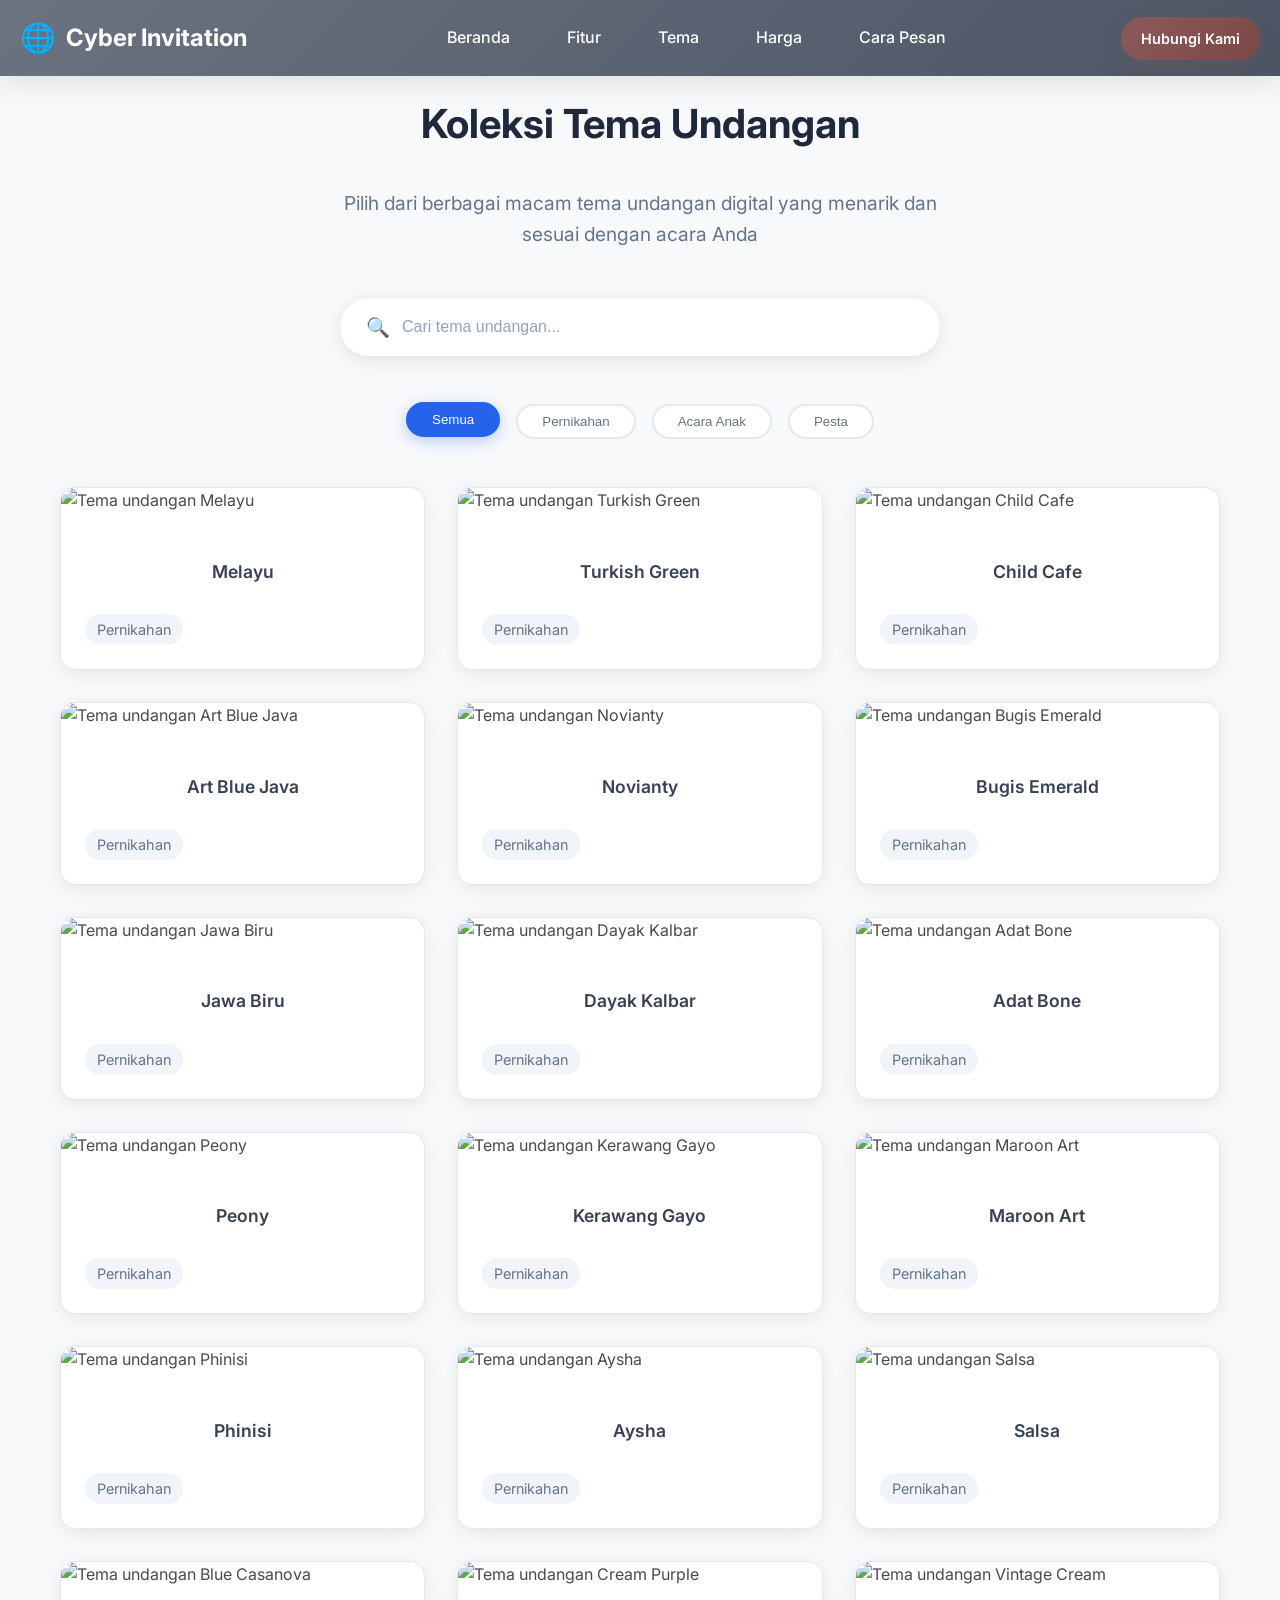
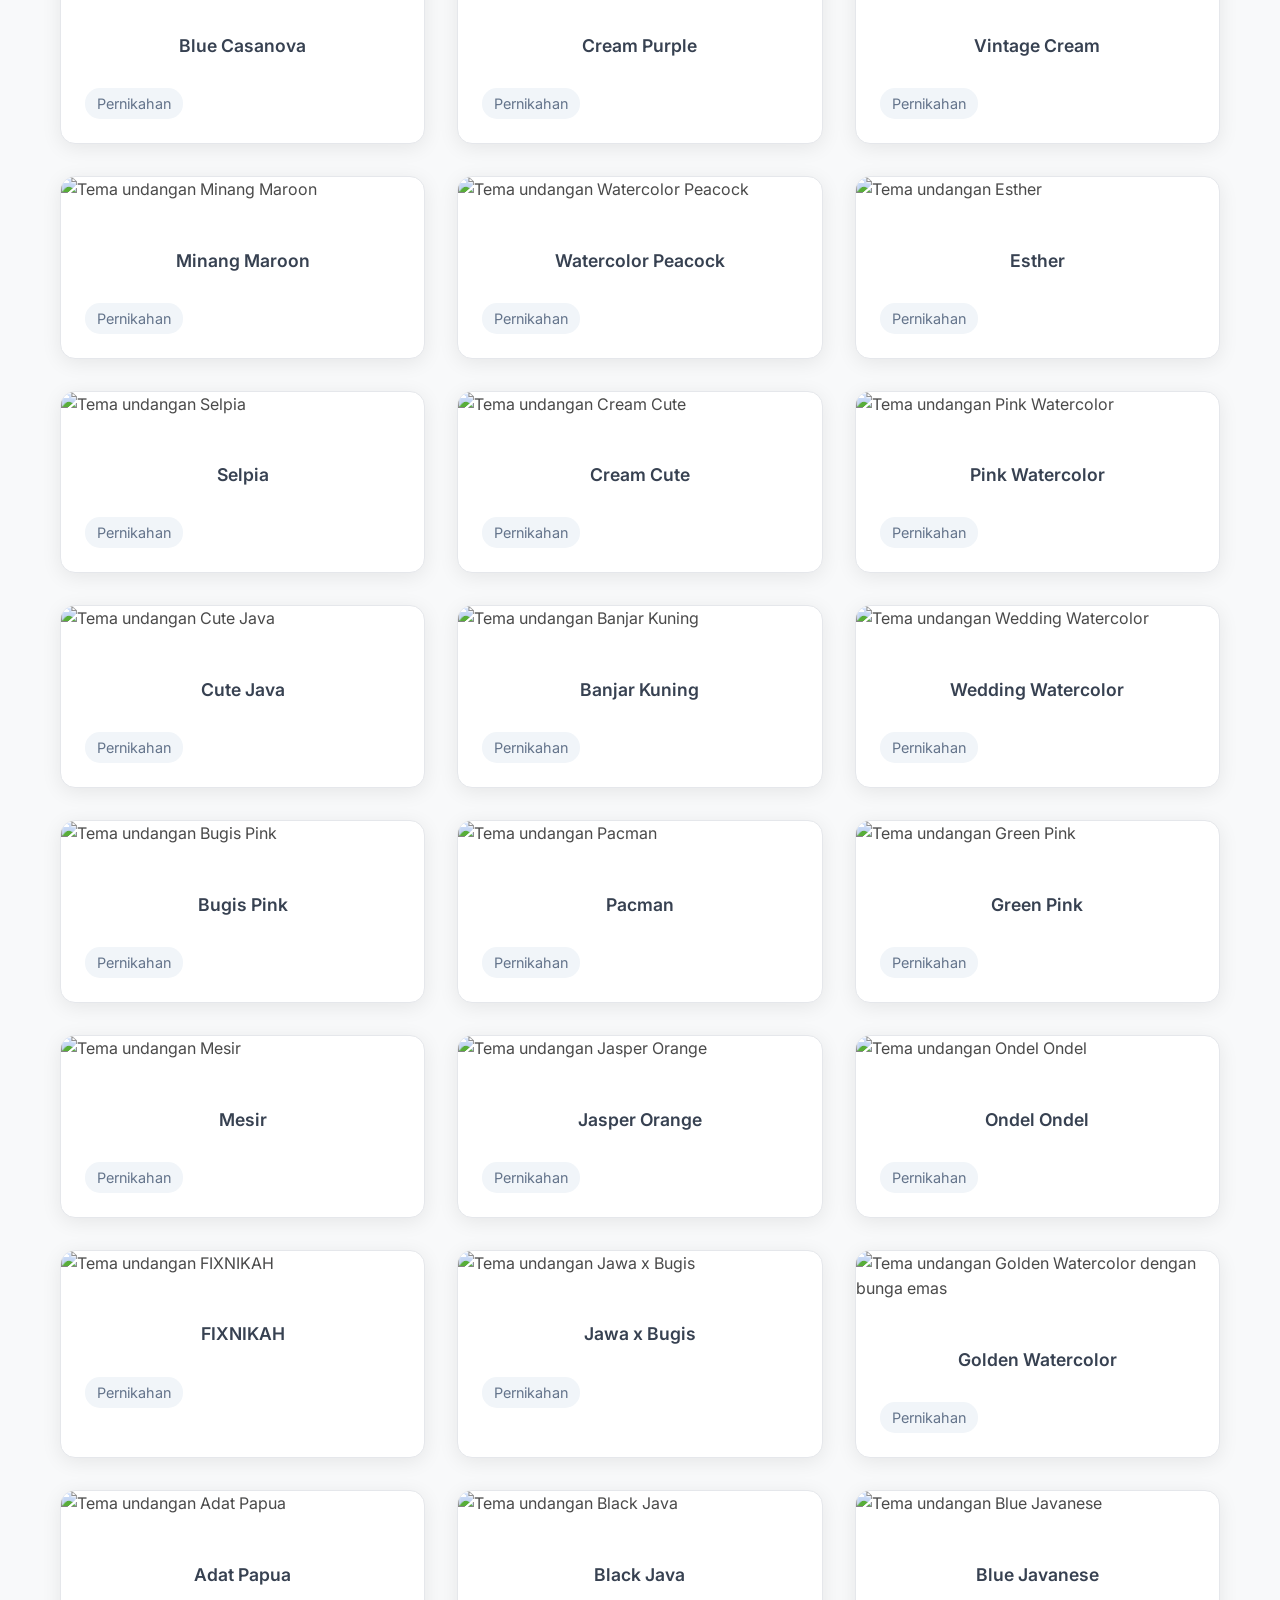
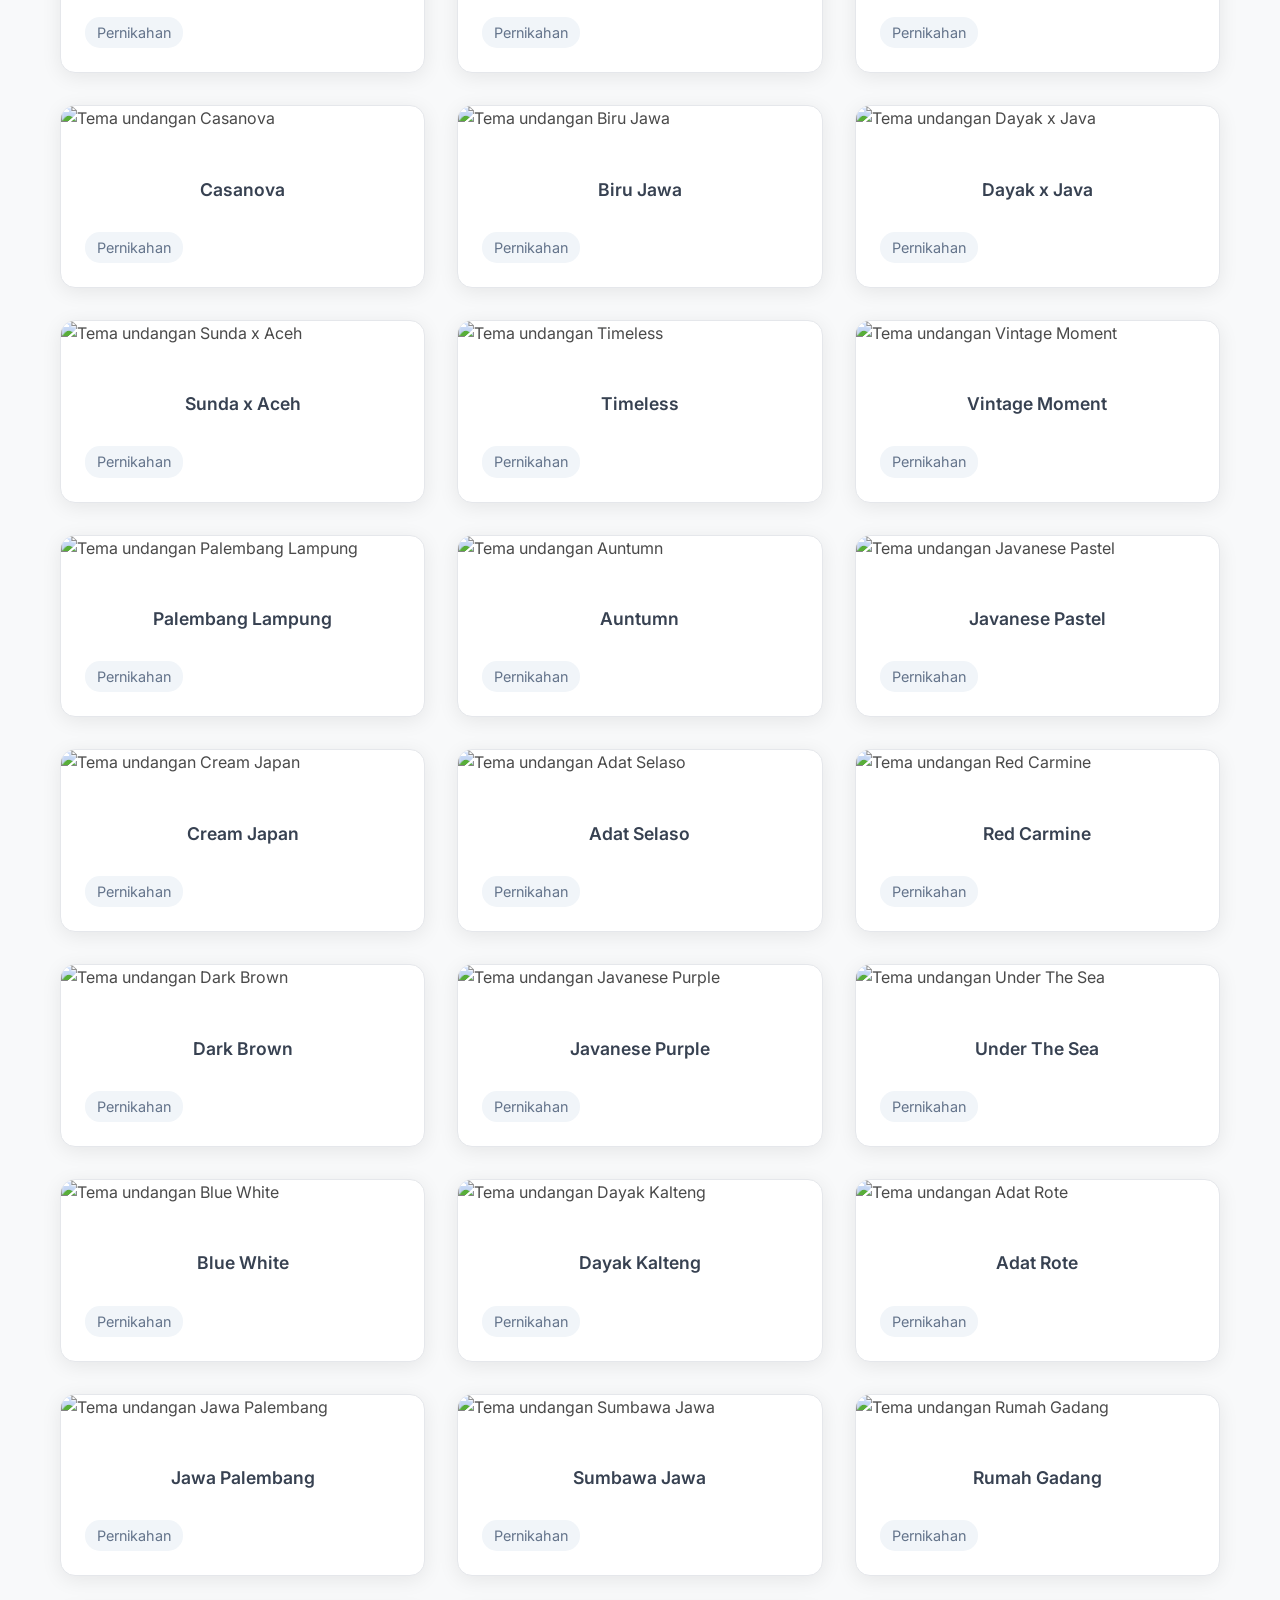
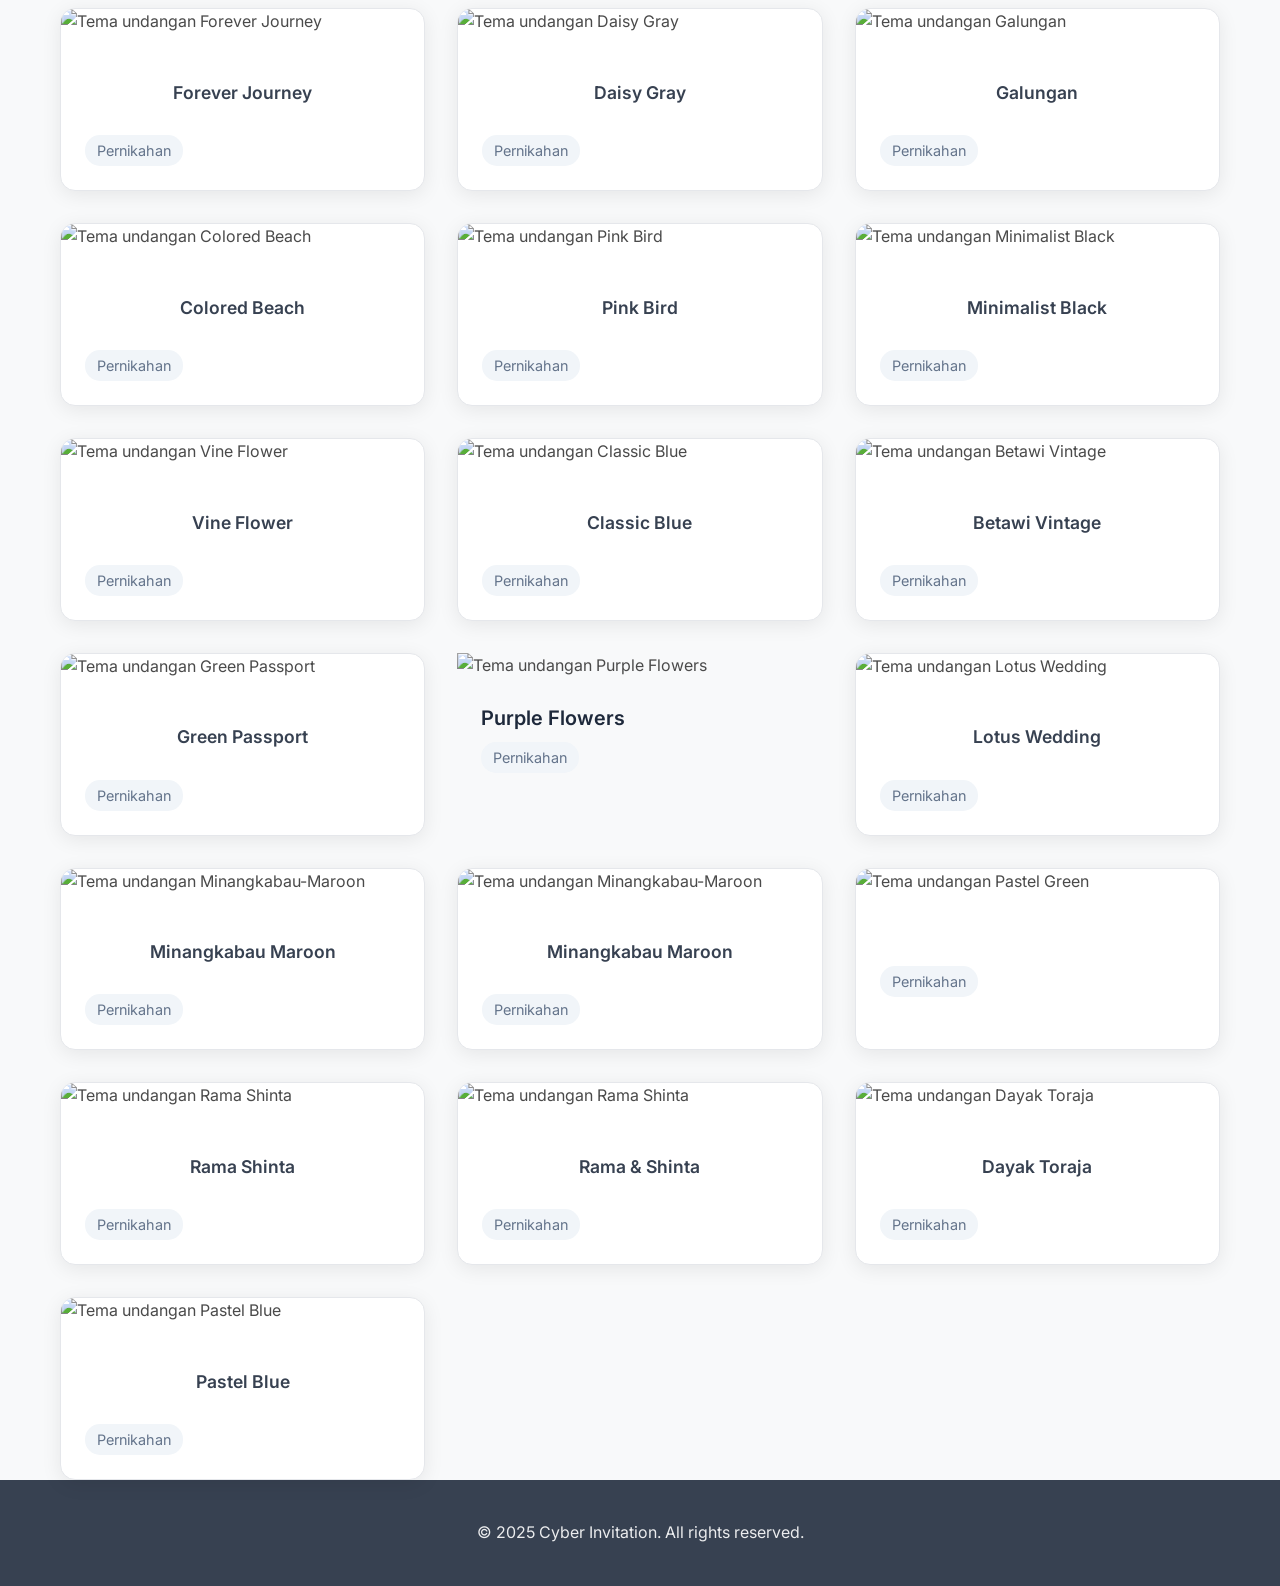
==== commit bcc58994: "Harga" ====
--- a/tema.html
+++ b/tema.html
@@ -1288,20 +1288,6 @@
                     </div>
                 </article>
 
-                <!-- Theme 78 -->
-                <article class="theme-card" data-name="Bali" data-category="pernikahan">
-                    <img src="https://kuladigital.webinvit.id/themes/bali/bali.jpg" alt="Tema undangan Bali" class="theme-image" width="300" height="200" loading="lazy">
-                    <div class="theme-info">
-                        <h3 class="theme-name">Bali</h3>
-                        <p class="theme-category">Pernikahan</p>
-                    </div>
-                    <div class="theme-overlay">
-                        <div class="theme-overlay-content">
-                            <h3>Bali</h3>
-                            <a href="https://kuladigital.webinvit.id/preview/bali" class="view-demo-btn">Lihat Demo</a>
-                        </div>
-                    </div>
-                </article>
 
             </div>
         </div>
--- a/styles.css
+++ b/styles.css
@@ -54,7 +54,7 @@
 .navbar {
   background: linear-gradient(135deg, var(--secondary-color) 0%, var(--secondary-dark) 100%);
   color: var(--white);
-  padding: 15px 0;
+  padding: 15px 20px;
   position: sticky;
   top: 0;
   z-index: 1000;
@@ -139,6 +139,16 @@
 .nav-button:hover {
   transform: translateY(-2px);
   box-shadow: var(--shadow-heavy);
+}
+
+.theme-button-container {
+    text-align: center;
+    margin-top: 40px;
+    width: 100%;
+}
+
+.theme-button-container .cta-button {
+    display: inline-block; /* Makes the button respect text-align */
 }
 
 /* Hamburger menu (mobile) */
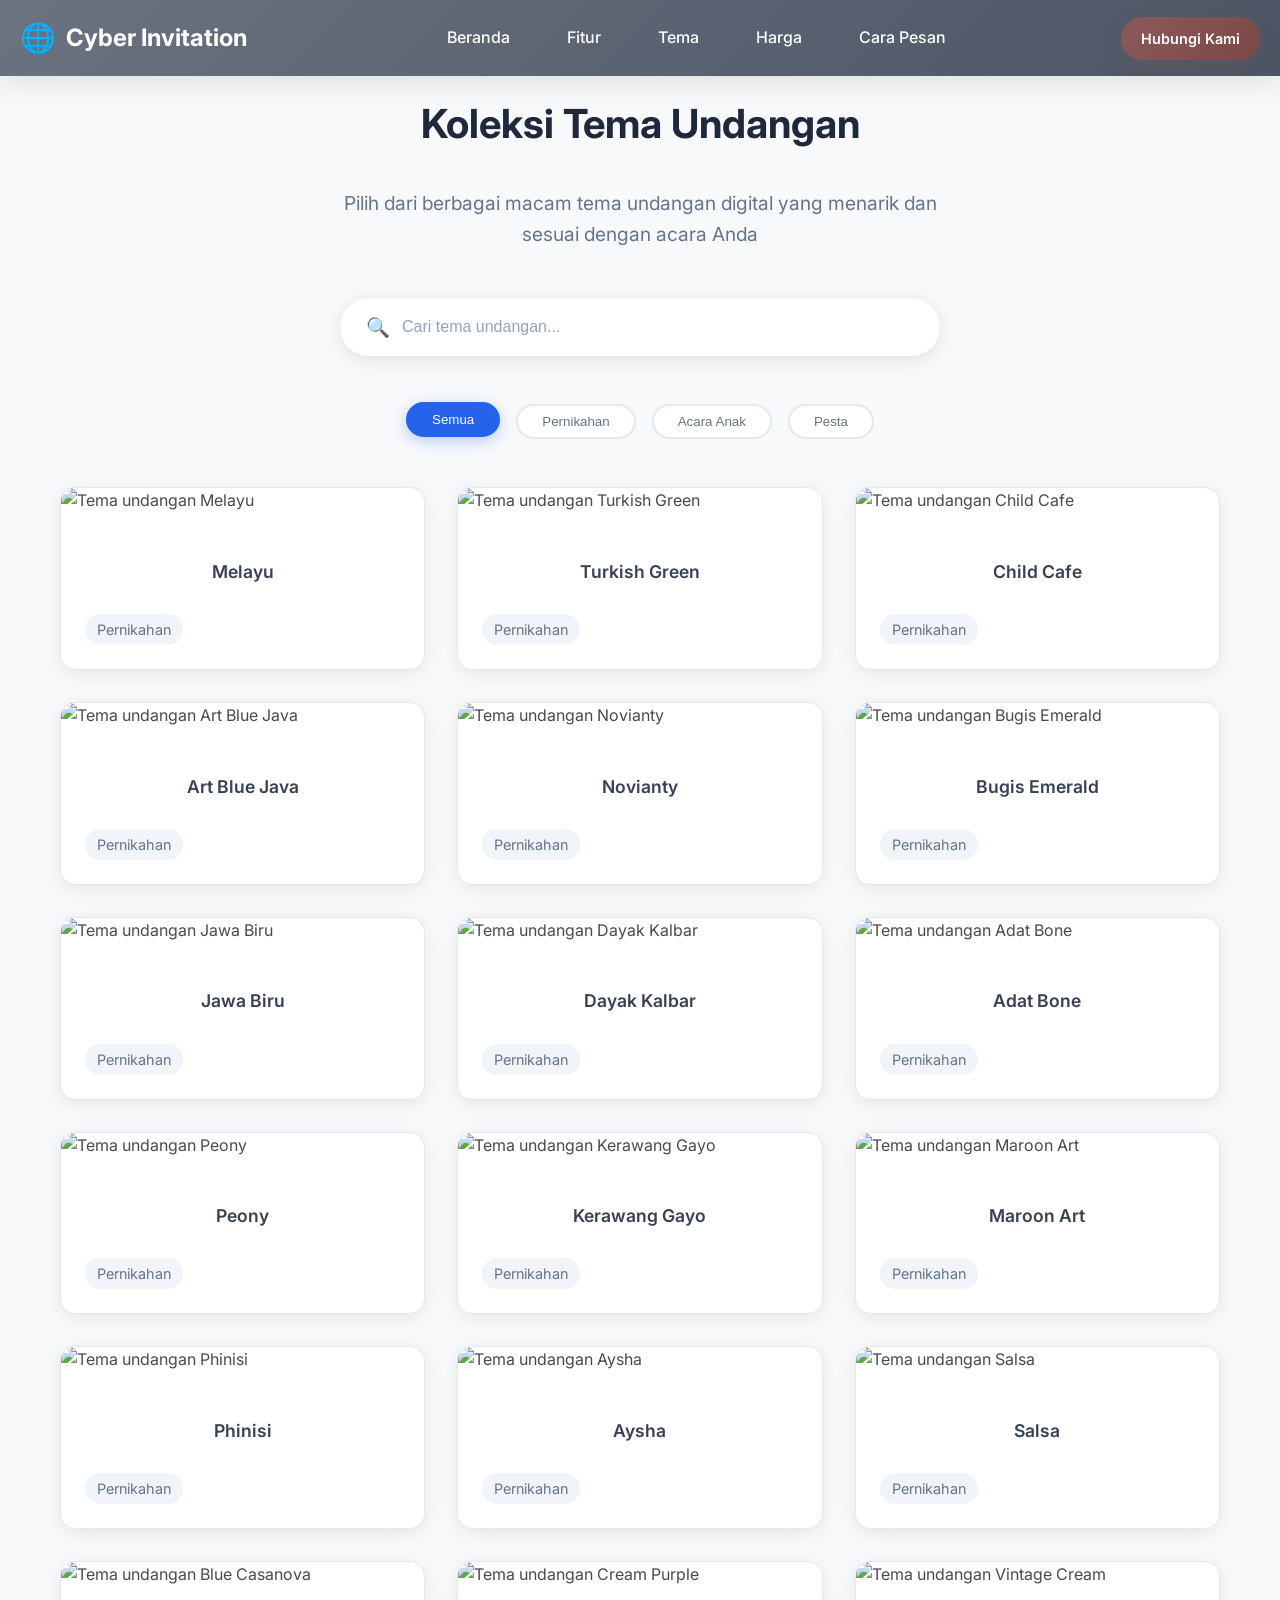
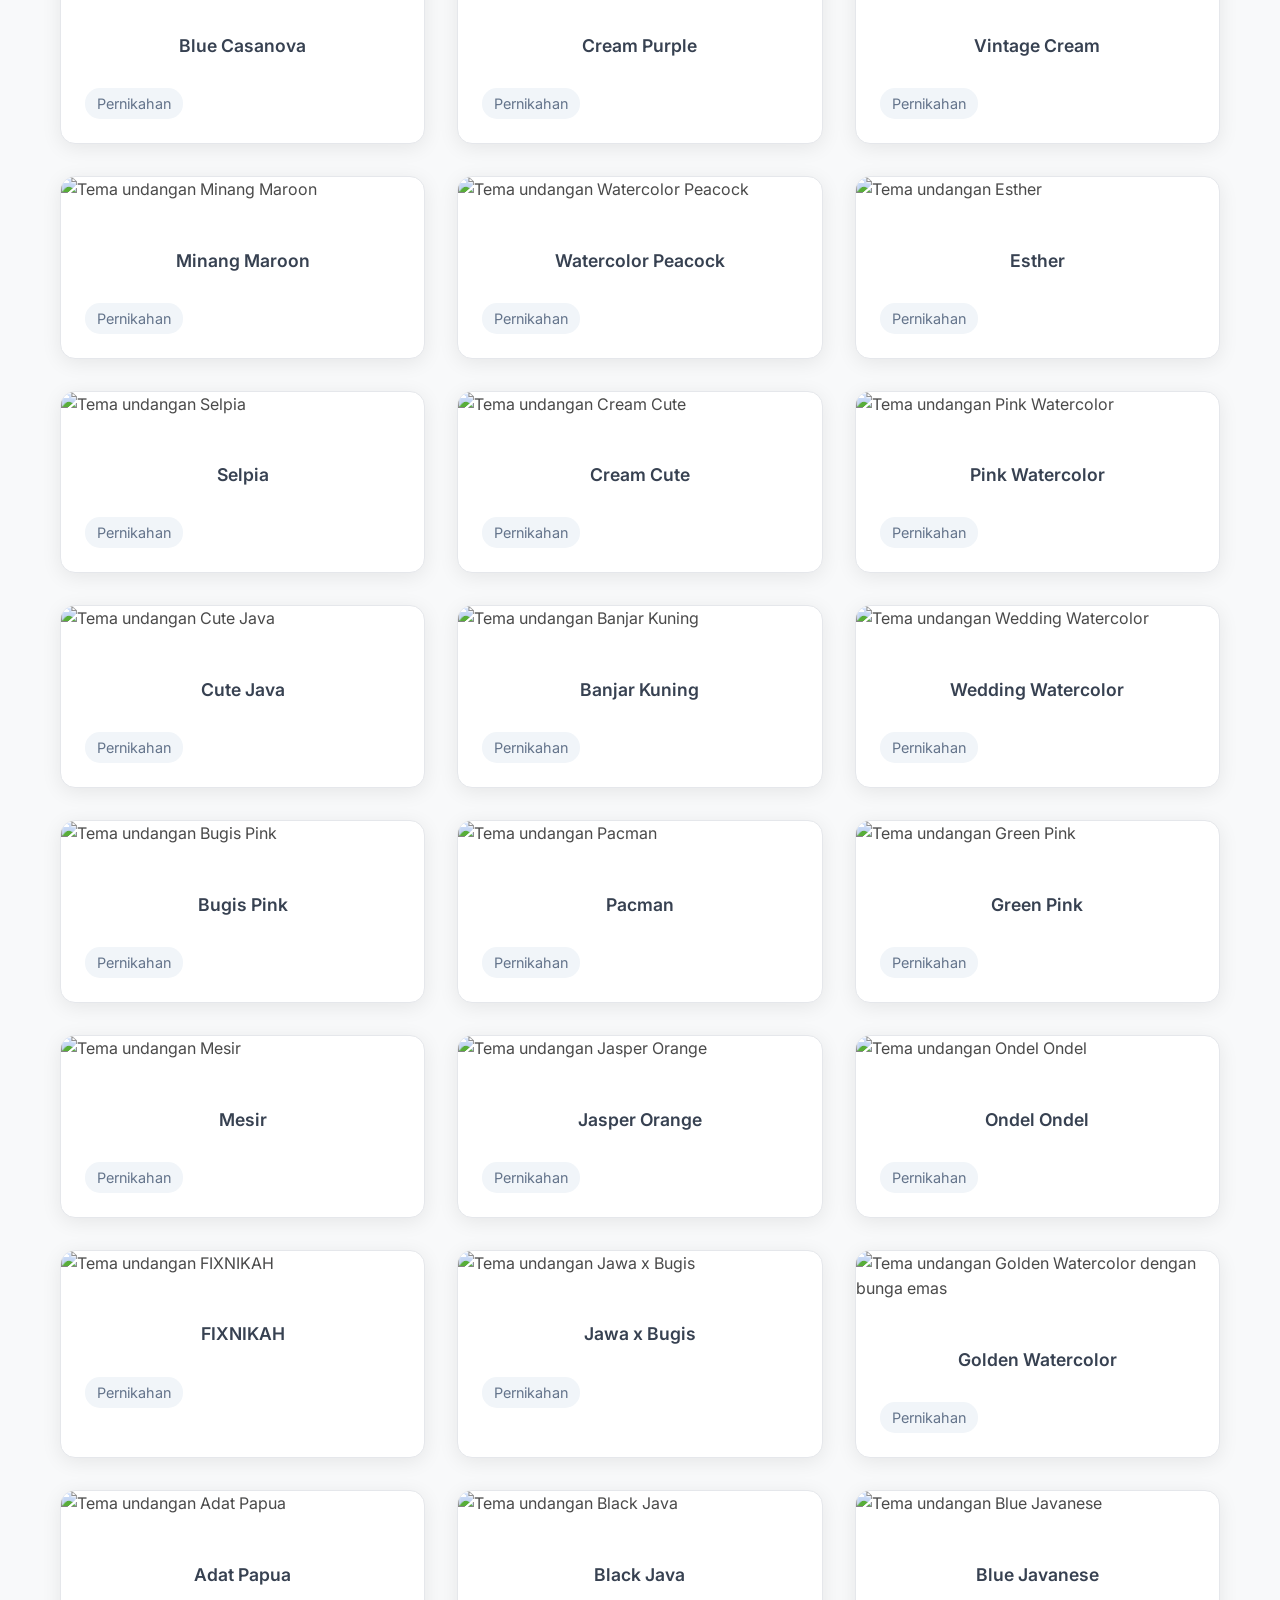
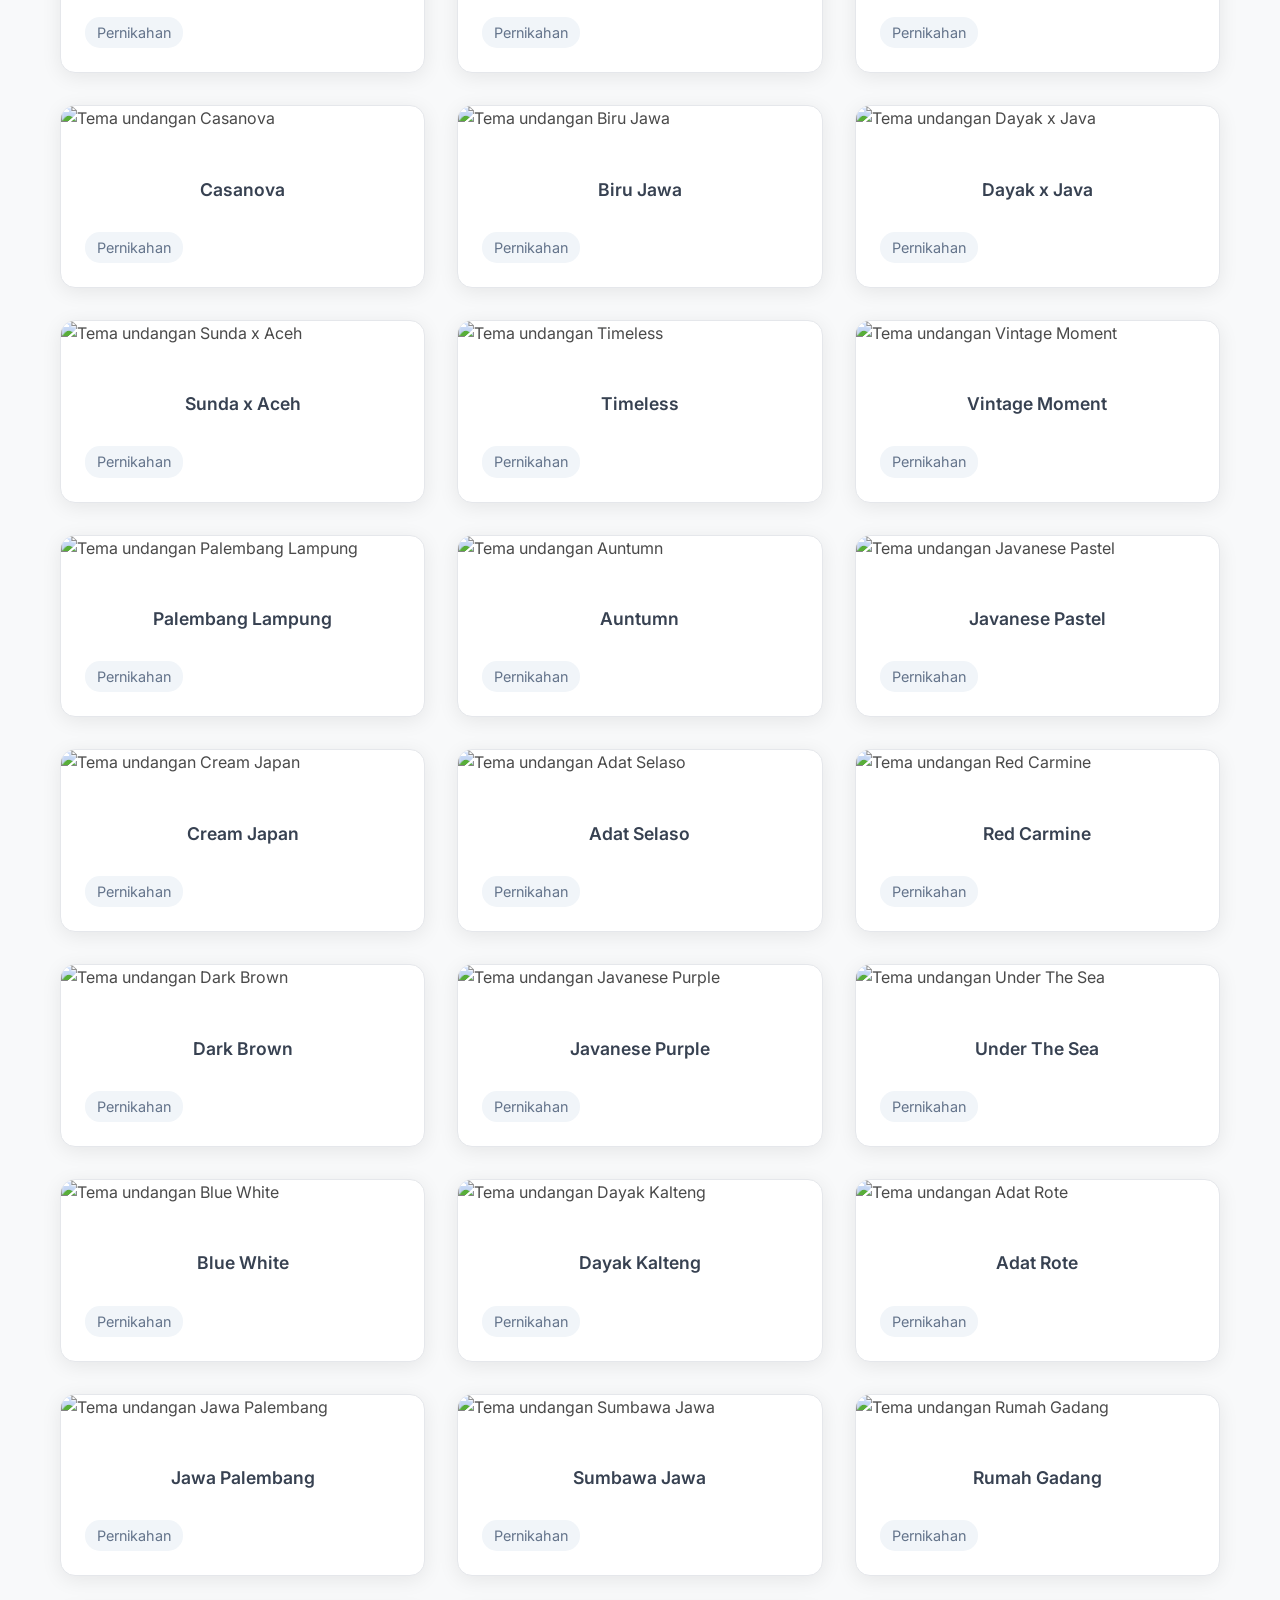
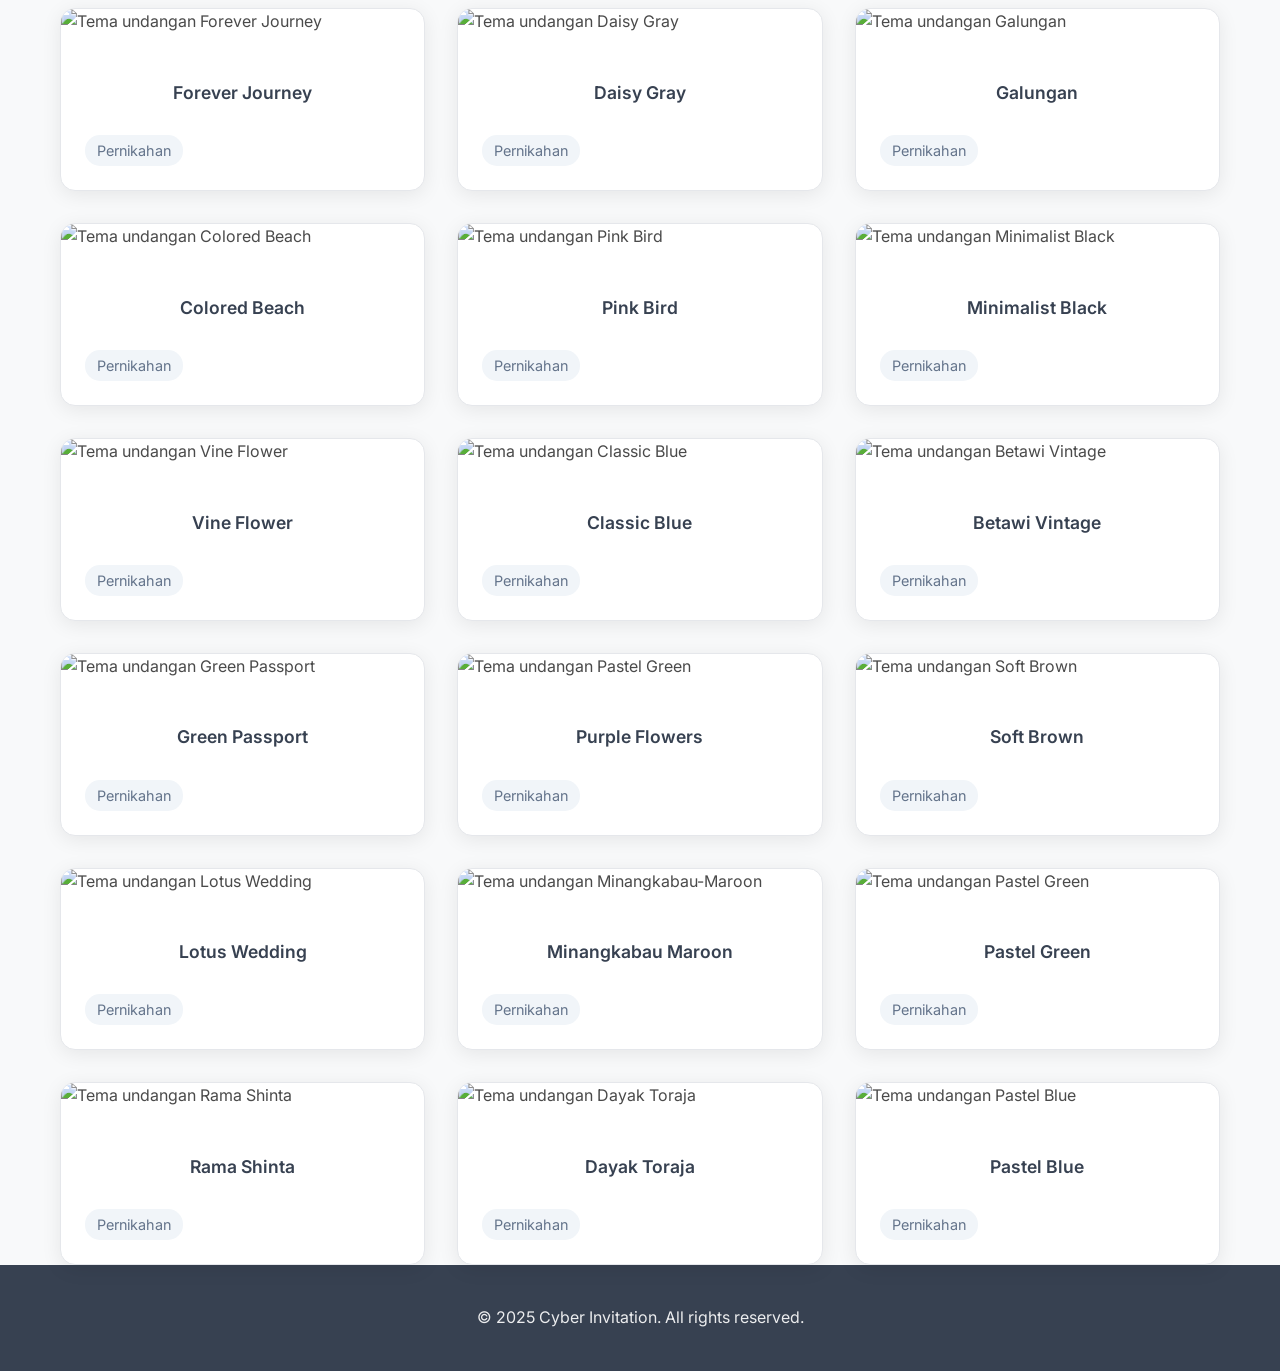
==== commit dd3f7120: "Update Tema" ====
--- a/tema.html
+++ b/tema.html
@@ -1153,8 +1153,8 @@
                     </div>
                 </article>
 
-                <article>
-                    <img src="https://kuladigital.webinvit.id/themes/purple-flowers/purple-flowers.jpg" alt="Tema undangan Purple Flowers" class="theme-image" width="300" height="200" loading="lazy">
+                <article class="theme-card" data-name="purple-flowers" data-category="pernikahan">
+                    <img src="https://kuladigital.webinvit.id/themes/purple-flowers/purple-flowers.jpg" alt="Tema undangan Pastel Green" class="theme-image" width="300" height="200" loading="lazy">
                     <div class="theme-info">
                         <h3 class="theme-name">Purple Flowers</h3>
                         <p class="theme-category">Pernikahan</p>
@@ -1162,6 +1162,20 @@
                     <div class="theme-overlay">
                         <div class="theme-overlay-content">
                             <h3>Purple Flowers</h3>
+                            <a href="https://kuladigital.webinvit.id/preview/purple-flowers" class="view-demo-btn">Lihat Demo</a>
+                        </div>
+                    </div>
+                </article>
+
+                <article class="theme-card" data-name="Soft-Brown" data-category="pernikahan">
+                    <img src="https://kuladigital.webinvit.id/themes/soft-brown/soft-brown.webp" alt="Tema undangan Soft Brown" class="theme-image" width="300" height="200" loading="lazy">
+                    <div class="theme-info">
+                        <h3 class="theme-name">Soft Brown</h3>
+                        <p class="theme-category">Pernikahan</p>
+                    </div>
+                    <div class="theme-overlay">
+                        <div class="theme-overlay-content">
+                            <h3>Soft Brown</h3>
                             <a href="https://kuladigital.webinvit.id/preview/purple-flowers" class="view-demo-btn">Lihat Demo</a>
                         </div>
                     </div>
@@ -1197,27 +1211,11 @@
                     </div>
                 </article>
 
-                <!-- Theme 73-->
-
-                <article class="theme-card" data-name="Minang-Maroon" data-category="pernikahan">
-                    <img src="https://kuladigital.webinvit.id/themes/minangkabau-maroon/minangkabau-maroon.jpg" alt="Tema undangan Minangkabau-Maroon" class="theme-image" width="300" height="200" loading="lazy">
-                    <div class="theme-info">
-                        <h3 class="theme-name">Minangkabau Maroon</h3>
-                        <p class="theme-category">Pernikahan</p>
-                    </div>
-                    <div class="theme-overlay">
-                        <div class="theme-overlay-content">
-                            <h3>Minangkabau Maroon</h3>
-                            <a href="https://kuladigital.webinvit.id/preview/Minangkabau-maroon" class="view-demo-btn">Lihat Demo</a>
-                        </div>
-                    </div>
-                </article>
-
                 <!-- Theme 73 -->
                 <article class="theme-card" data-name="Pastel Green" data-category="pernikahan">
                     <img src="https://kuladigital.webinvit.id/themes/pastel-green/pastel-green.jpg" alt="Tema undangan Pastel Green" class="theme-image" width="300" height="200" loading="lazy">
                     <div class="theme-info">
-                        <h3 class="theme-name"></h3>
+                        <h3 class="theme-name">Pastel Green</h3>
                         <p class="theme-category">Pernikahan</p>
                     </div>
                     <div class="theme-overlay">
@@ -1243,20 +1241,6 @@
                     </div>
                 </article>
 
-                <!-- Theme 75 -->
-                <article class="theme-card" data-name="Rama & Shinta" data-category="pernikahan">
-                    <img src="https://kuladigital.webinvit.id/themes/rama-shinta/rama-shinta.jpg" alt="Tema undangan Rama Shinta" class="theme-image" width="300" height="200" loading="lazy">
-                    <div class="theme-info">
-                        <h3 class="theme-name">Rama & Shinta</h3>
-                        <p class="theme-category">Pernikahan</p>
-                    </div>
-                    <div class="theme-overlay">
-                        <div class="theme-overlay-content">
-                            <h3>Rama & Shinta</h3>
-                            <a href="https://kuladigital.webinvit.id/preview/rama-shinta" class="view-demo-btn">Lihat Demo</a>
-                        </div>
-                    </div>
-                </article>
 
                 <!-- Theme 76 -->
                  <article class="theme-card" data-name="Dayak Toraja" data-category="pernikahan">
